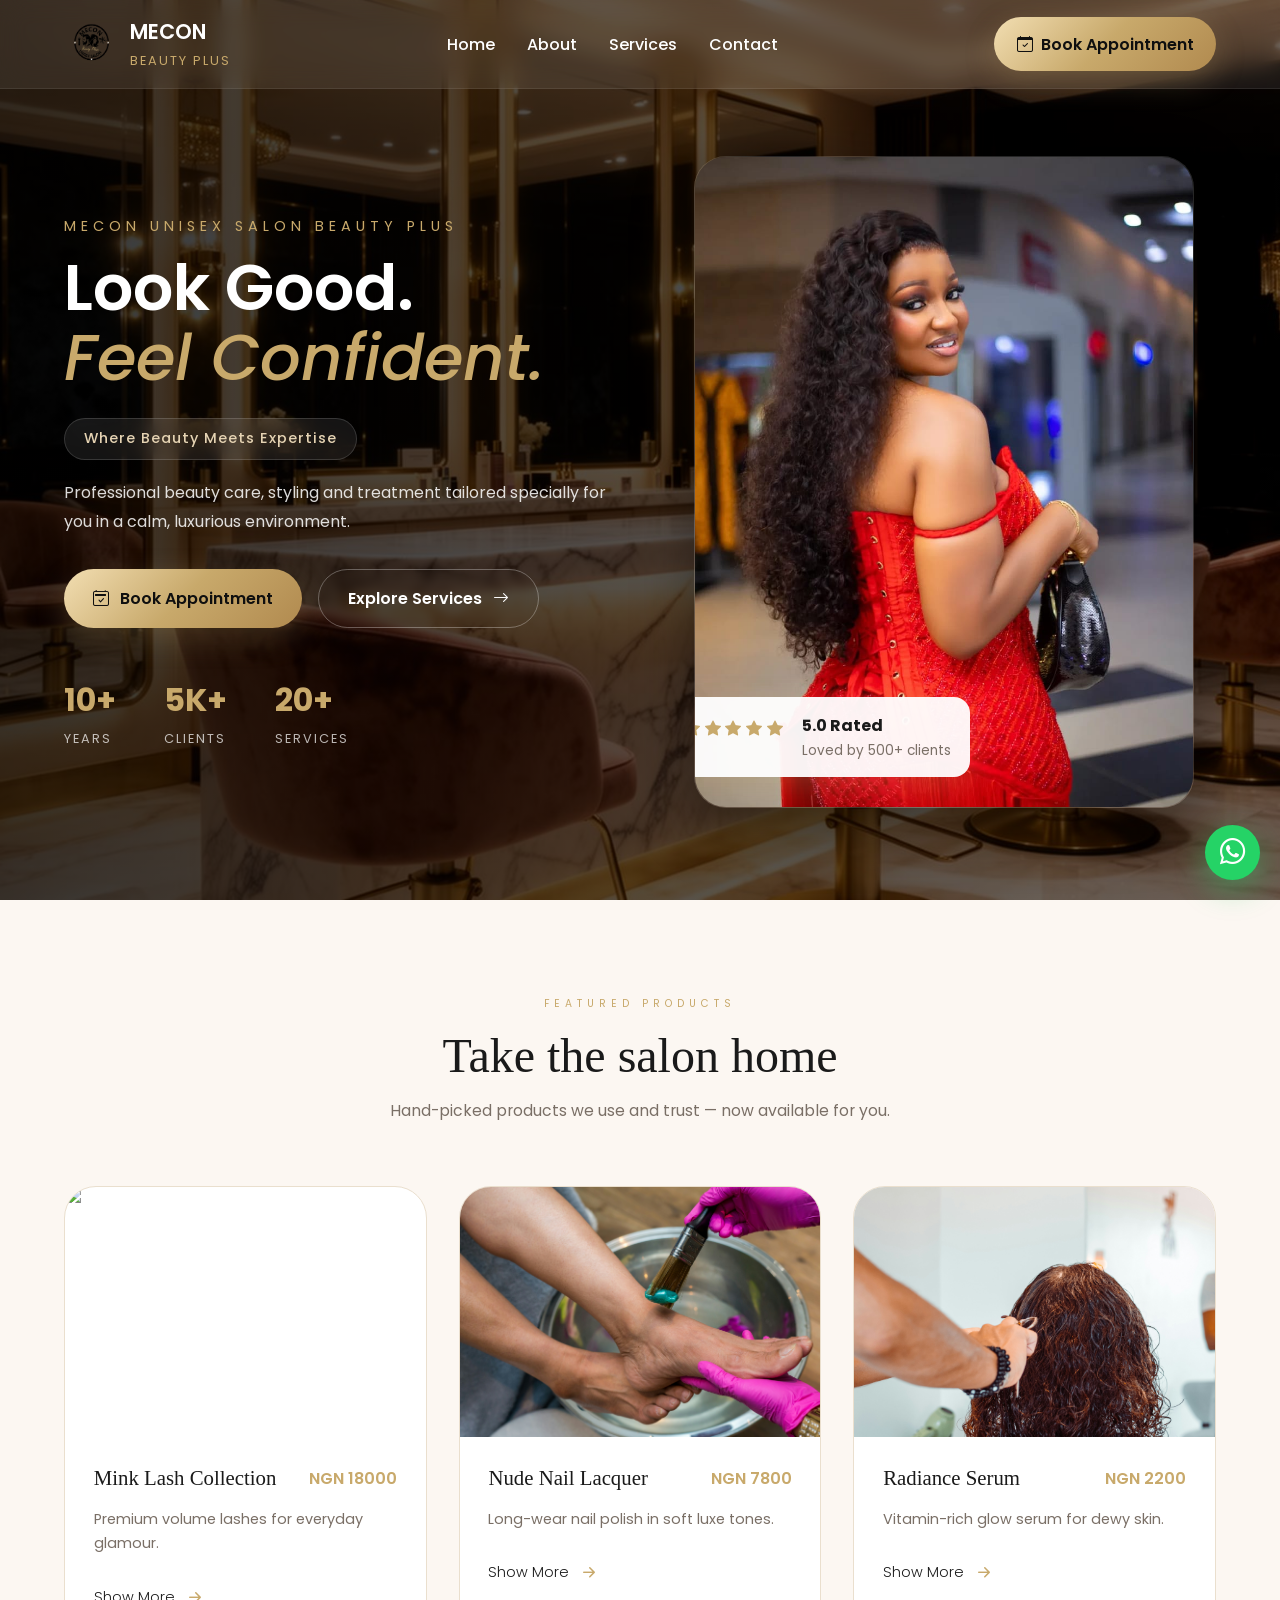
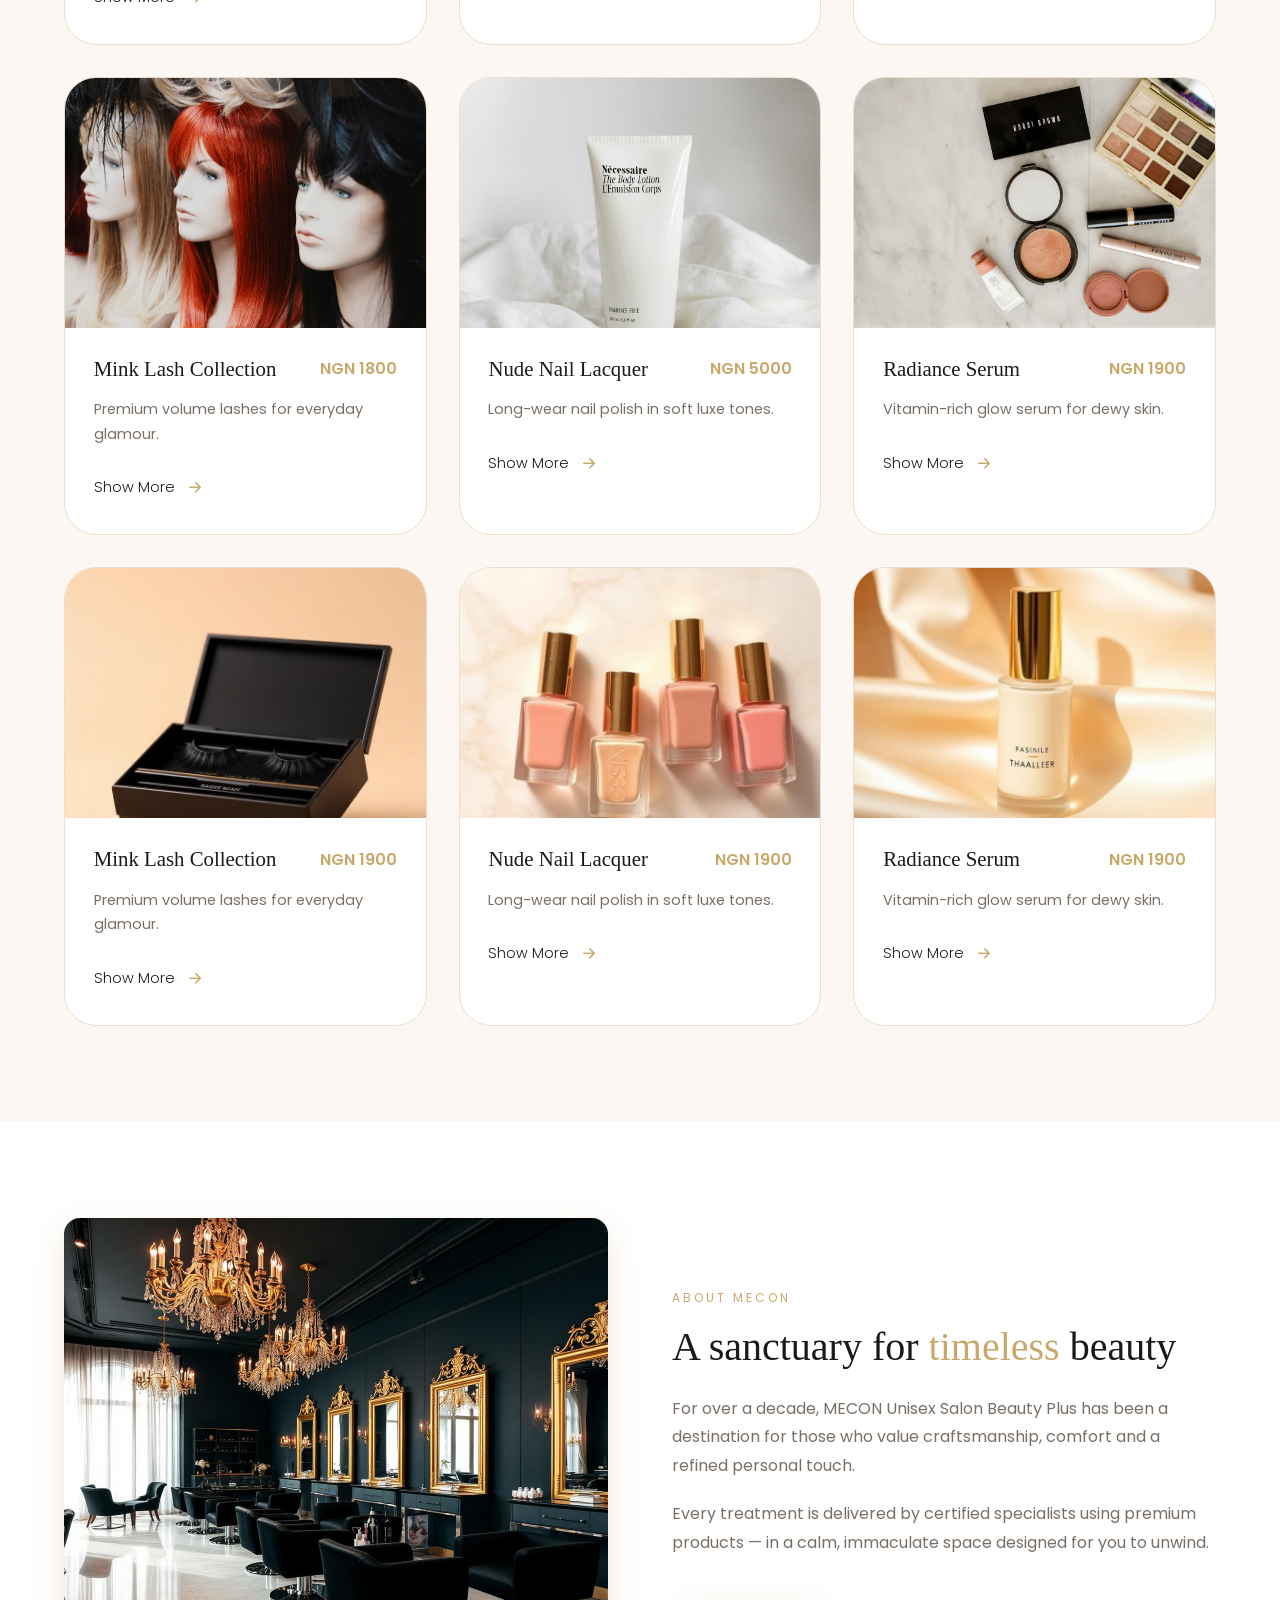
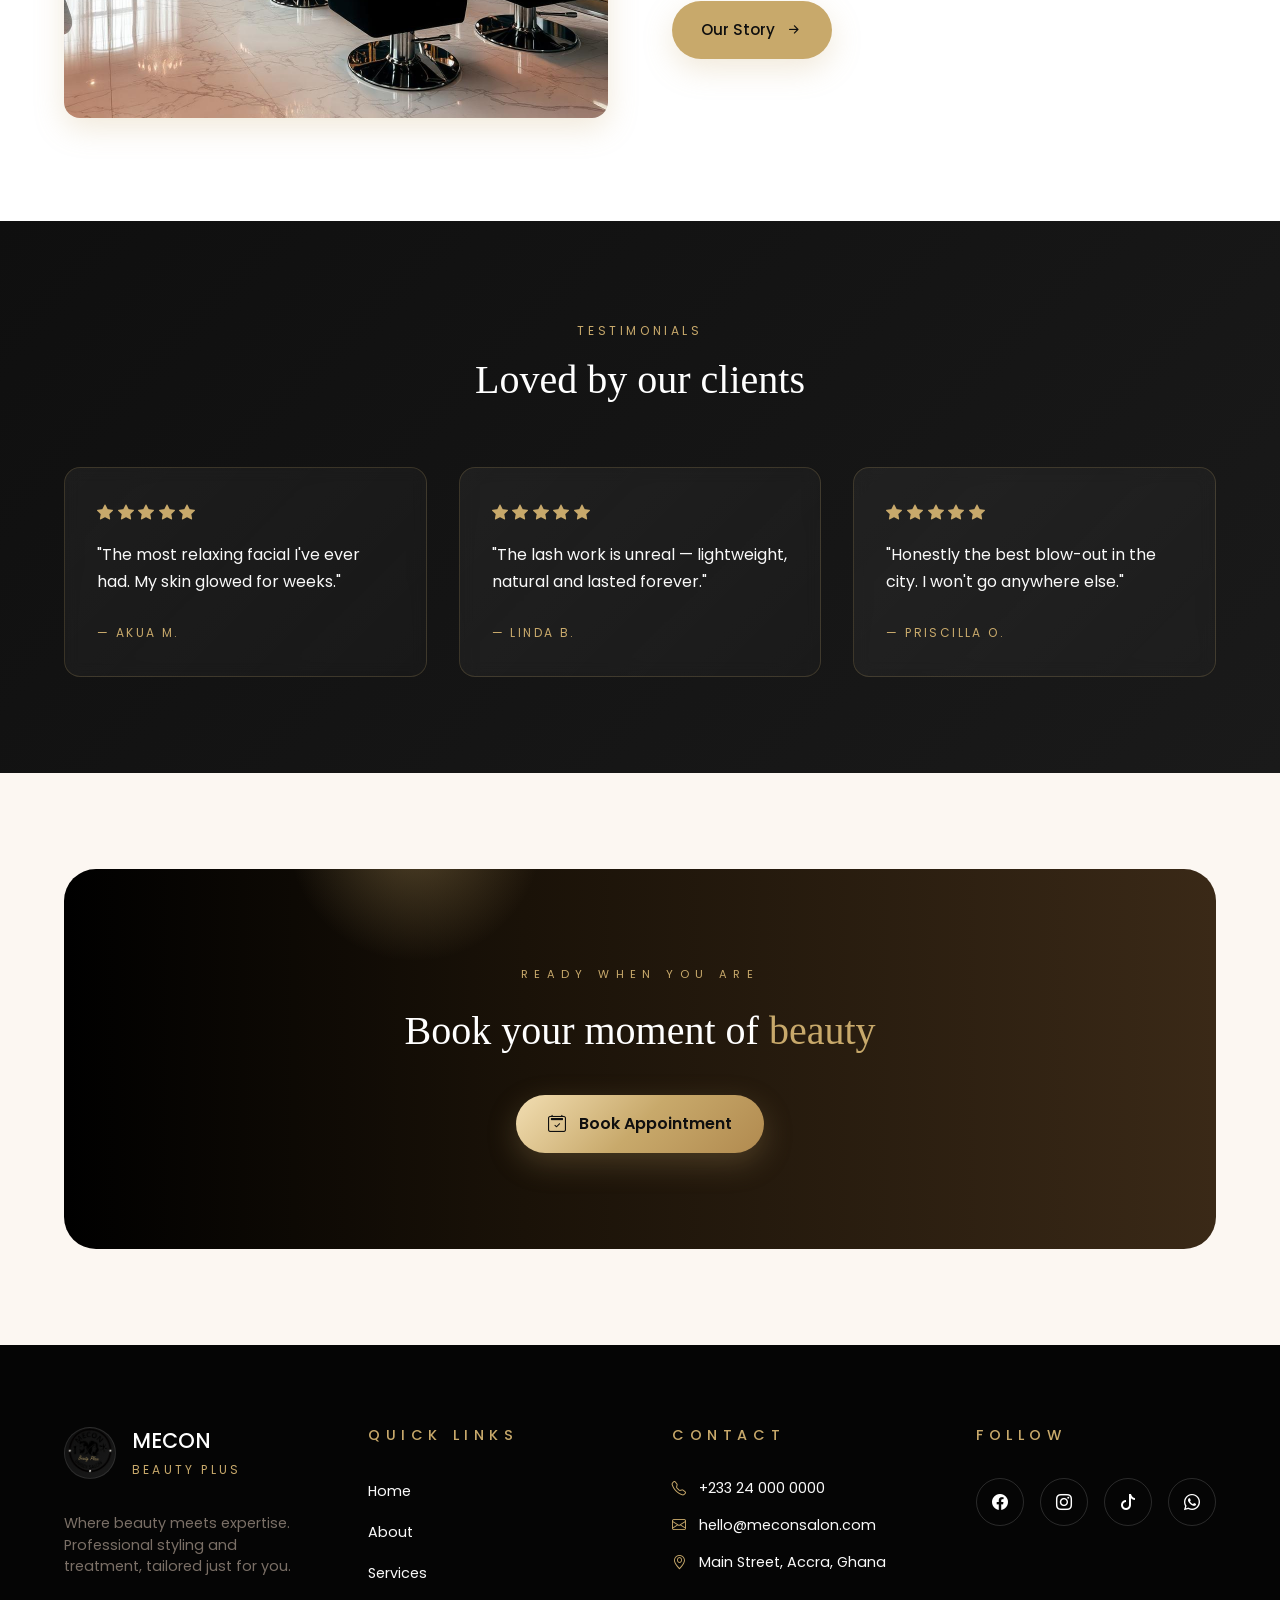
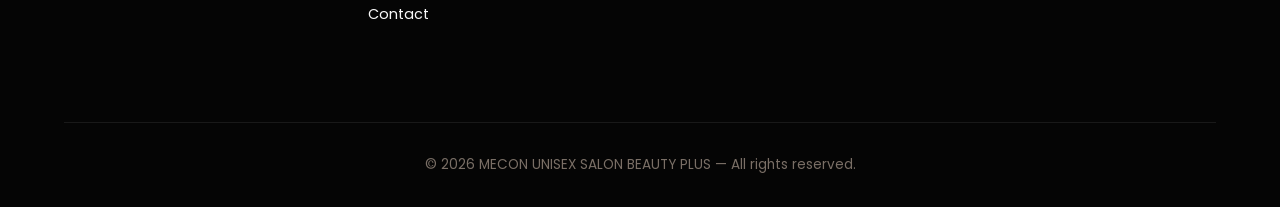
==== index.html @ 675ed6f9 "Salon website" ====
<!DOCTYPE html>
<html lang="en">
<head>
  <meta charset="UTF-8" />
  <meta name="viewport" content="width=device-width, initial-scale=1.0" />
  <title>Mecon Beauty Plus</title>
  <link rel="stylesheet" href="resources/bootstrap/bootstrap-css/bootstrap-icons.css">
  <link href="https://fonts.googleapis.com/css2?family=Poppins:wght@300;400;500;600;700&display=swap" rel="stylesheet"/>
  <link rel="stylesheet" href="resources/css/color.css">
  <link rel="stylesheet" href="resources/css/header.css">
  <link rel="stylesheet" href="resources/css/index.css">
  <link rel="stylesheet" href="resources/css/footer.css">
  <link rel="stylesheet" href="resources/css/responsiveness.css">
</head>

<body>



  <header class="navbar">

  <div class="nav-container">

    <a href="index.html" class="logo">

      <div class="logo-icon">
        <img loading="lazy" src="resources/images/logo.png" alt="Logo">
      </div>

      <div>
        <h2>MECON</h2>
        <span>BEAUTY PLUS</span>
      </div>

    </a>


      <ul class="nav-links">

        <li><a href="index.html">Home</a></li>
        <li><a href="about.html">About</a></li>
        <li><a href="service.html">Services</a></li>
        <li><a href="contact.html">Contact</a></li>

      </ul>

      <a href="contact.html" class="nav-btn"><i class="bi bi-calendar-check"></i>Book Appointment</a>

    <div class="menu-toggle"><i class="bi bi-list"></i></div>

  </div>

  </header>





    <!-- MOBILE SIDEBAR -->
    <div class="mobile-menu">
    <div class="mobile-menu-top">
        <h3>Menu</h3>
        <div class="close-menu"><i class="bi bi-x-lg"></i></div>
    </div>

    <ul class="mobile-links">
        <li><a href="index.html">Home</a></li>
        <li><a href="about.html">About</a></li>
        <li><a href="service.html">Services</a></li>
        <li><a href="contact.html">Contact</a></li>
    </ul>
    <a href="contact.html" class="mobile-btn"> <i class="bi bi-calendar-check"></i>Book Appointment</a>
    </div>

    <!-- Overlay -->
    <div class="nav-overlay"></div>






  <section class="hero">

    <video autoplay muted loop playsinline poster="resources/images/hero-salon.jpg" class="hero-video">
        <source src="resources/videos/melconvid.mp4" type="video/mp4">
    </video>

    <div class="hero-overlay"></div>
    <div class="hero-container">

      <div class="hero-content">
        <p class="hero-subtitle"> MECON UNISEX SALON BEAUTY PLUS</p>
        <h1 class="hero-title">
          Look Good. <br />
          <span>Feel Confident.</span>
        </h1>

        <h4 class="hero-tagline">
            Where Beauty Meets Expertise
        </h4>

        <p class="hero-description">
          Professional beauty care, styling and treatment tailored
          specially for you in a calm, luxurious environment.
        </p>

        <div class="hero-buttons">
          <a href="contact.html" class="btn btn-primary"> <i class="bi bi-calendar2-check"></i> Book Appointment</a>
          <a href="service.html" class="btn btn-outline"> Explore Services <i class="bi bi-arrow-right"></i> </a>
        </div>

        <div class="stats">

          <div class="stat">
            <h3>10+</h3>
            <p>Years</p>
          </div>

          <div class="stat">
            <h3>5K+</h3>
            <p>Clients</p>
          </div>

          <div class="stat">
            <h3>20+</h3>
            <p>Services</p>
          </div>

        </div>

      </div>


      <div class="hero-image">
        <div class="image-card">

          <img loading="lazy" src="resources/images/image4.jpeg" alt="Beauty Model"/>

          <div class="rating-card">

            <div class="stars">
              <i class="bi bi-star-fill"></i>
              <i class="bi bi-star-fill"></i>
              <i class="bi bi-star-fill"></i>
              <i class="bi bi-star-fill"></i>
              <i class="bi bi-star-fill"></i>
            </div>

            <div class="rating-text">
              <h4>5.0 Rated</h4>
              <p>Loved by 500+ clients</p>
            </div>

          </div>

        </div>

      </div>

    </div>

  </section>



  <section class="product">

    <div class="product-container">

        <div class="section-header">
            <p class="section-subtitle">FEATURED PRODUCTS</p>
            <h2 class="section-title">Take the salon home</h2>
            <p class="section-description">
                Hand-picked products we use and trust — now available for you.
            </p>
        </div>

        <div class="products-grid">

            <div class="product-card">

                <div class="product-image">
                    <img loading="lazy" src="resources/images/braid.jpg"alt="Mink Lash Collection"/>
                </div>

                <div class="product-content">
                    <div class="product-top">
                        <h3>Mink Lash Collection</h3>
                        <span class="product-price">
                            NGN 18000
                        </span>
                    </div>
                    <p class="product-text">
                        Premium volume lashes for everyday glamour.
                    </p>

                    <a href="#" class="product-btn"> Show More<i class="bi bi-arrow-right-short"></i></a>
                </div>

            </div>
            

            <div class="product-card">

                <div class="product-image">
                    <img loading="lazy" src="resources/images/pedicure.jpg" alt="Nude Nail Lacquer"/>
                </div>

                <div class="product-content">
                    <div class="product-top">
                        <h3>Nude Nail Lacquer</h3>
                        <span class="product-price">
                            NGN 7800
                        </span>
                    </div>
                    <p class="product-text">
                        Long-wear nail polish in soft luxe tones.
                    </p>

                    <a href="#" class="product-btn">Show More<i class="bi bi-arrow-right-short"></i></a>
                </div>

            </div>

            
            <div class="product-card">

                <div class="product-image">
                    <img loading="lazy" src="resources/images/wiginstall.jpg" alt="Radiance Serum"/>
                </div>

                <div class="product-content">
                    <div class="product-top">
                        <h3>Radiance Serum</h3>
                        <span class="product-price">
                            NGN 2200
                        </span>
                    </div>
                    <p class="product-text">
                        Vitamin-rich glow serum for dewy skin.
                    </p>

                    <a href="#" class="product-btn">Show More<i class="bi bi-arrow-right-short"></i></a>

                </div>

            </div>


            <div class="product-card">

                <div class="product-image">
                    <img src="resources/images/wigrevamp.jpg" alt="Mink Lash Collection"/>
                </div>

                <div class="product-content">
                    <div class="product-top">
                        <h3>Mink Lash Collection</h3>
                        <span class="product-price">
                            NGN 1800
                        </span>
                    </div>
                    <p class="product-text">
                        Premium volume lashes for everyday glamour.
                    </p>

                    <a href="#" class="product-btn">Show More<i class="bi bi-arrow-right-short"></i></a>
                </div>

            </div>
        
            
            <div class="product-card">

                <div class="product-image">
                    <img src="resources/images/photo-2.avif" alt="Nude Nail Lacquer"/>
                </div>

                <div class="product-content">
                    <div class="product-top">
                        <h3>Nude Nail Lacquer</h3>
                        <span class="product-price">
                            NGN 5000
                        </span>
                    </div>
                    <p class="product-text">
                        Long-wear nail polish in soft luxe tones.
                    </p>

                    <a href="#" class="product-btn">Show More<i class="bi bi-arrow-right-short"></i></a>

                </div>

            </div>

            
            <div class="product-card">

                <div class="product-image">
                    <img src="resources/images/photo-1.avif" alt="Radiance Serum"/>
                </div>

                <div class="product-content">
                    <div class="product-top">
                        <h3>Radiance Serum</h3>
                        <span class="product-price">
                            NGN 1900
                        </span>
                    </div>
                    <p class="product-text">
                        Vitamin-rich glow serum for dewy skin.
                    </p>

                    <a href="#" class="product-btn">Show More<i class="bi bi-arrow-right-short"></i></a>

                </div>

            </div>

            <div class="product-card">

                <div class="product-image">
                    <img src="resources/images/product-lashes.jpg" alt="Radiance Serum"/>
                </div>

                <div class="product-content">
                    <div class="product-top">
                        <h3>Mink Lash Collection</h3>
                        <span class="product-price">
                            NGN 1900
                        </span>
                    </div>
                    <p class="product-text">
                        Premium volume lashes for everyday glamour.
                    </p>

                    <a href="#" class="product-btn">Show More<i class="bi bi-arrow-right-short"></i></a>

                </div>

            </div>

            <div class="product-card">

                <div class="product-image">
                    <img src="resources/images/product-nail.jpg" alt="Radiance Serum"/>
                </div>

                <div class="product-content">
                    <div class="product-top">
                        <h3>Nude Nail Lacquer</h3>
                        <span class="product-price">
                            NGN 1900
                        </span>
                    </div>
                    <p class="product-text">
                        Long-wear nail polish in soft luxe tones.
                    </p>

                    <a href="#" class="product-btn">Show More<i class="bi bi-arrow-right-short"></i></a>

                </div>

            </div>

            <div class="product-card">

                <div class="product-image">
                    <img src="resources/images/product-skincare.jpg" alt="Radiance Serum"/>
                </div>

                <div class="product-content">
                    <div class="product-top">
                        <h3>Radiance Serum</h3>
                        <span class="product-price">
                            NGN 1900
                        </span>
                    </div>
                    <p class="product-text">
                        Vitamin-rich glow serum for dewy skin.
                    </p>

                    <a href="#" class="product-btn">Show More<i class="bi bi-arrow-right-short"></i></a>

                </div>

            </div>

        </div>

    </div>

  </section>




  <section class="story">
    <div class="story-container">
        
        <div class="story-grid">
        

        <div class="story-image">
            <img loading="lazy" src="resources/images/about-salon.jpg" alt="Luxury salon interior">
        </div>


        <div class="story-content">
            <span class="story-subtitle">ABOUT MECON</span>

            <h2 class="story-title">
                A sanctuary for <span>timeless</span> beauty
            </h2>

            <p class="story-text">
                For over a decade, MECON Unisex Salon Beauty Plus has been a destination
                for those who value craftsmanship, comfort and a refined personal touch.
            </p>

            <p class="story-text">
                Every treatment is delivered by certified specialists using premium
                products — in a calm, immaculate space designed for you to unwind.
            </p>

            <a href="about.html" class="story-btn">
                Our Story <i class="bi bi-arrow-right-short"></i>
            </a>
        </div>

        </div>

    </div>
  </section>



  <section class="testimonial">
    <div class="testimonial-container">

        <div class="testimonial-header">
        <span class="subtitle">TESTIMONIALS</span>
        <h2>Loved by our clients</h2>
        </div>

        <div class="testimonial-grid">

        <div class="testimonial-card">
            <div class="stars">
            <i class="bi bi-star-fill"></i>
            <i class="bi bi-star-fill"></i>
            <i class="bi bi-star-fill"></i>
            <i class="bi bi-star-fill"></i>
            <i class="bi bi-star-fill"></i>
            </div>

            <p>
            "The most relaxing facial I've ever had. My skin glowed for weeks."
            </p>

            <span class="author">— AKUA M.</span>
        </div>

        <div class="testimonial-card">
            <div class="stars">
            <i class="bi bi-star-fill"></i>
            <i class="bi bi-star-fill"></i>
            <i class="bi bi-star-fill"></i>
            <i class="bi bi-star-fill"></i>
            <i class="bi bi-star-fill"></i>
            </div>

            <p>
            "The lash work is unreal — lightweight, natural and lasted forever."
            </p>

            <span class="author">— LINDA B.</span>
        </div>

        <div class="testimonial-card">
            <div class="stars">
            <i class="bi bi-star-fill"></i>
            <i class="bi bi-star-fill"></i>
            <i class="bi bi-star-fill"></i>
            <i class="bi bi-star-fill"></i>
            <i class="bi bi-star-fill"></i>
            </div>

            <p>
            "Honestly the best blow-out in the city. I won't go anywhere else."
            </p>

            <span class="author">— PRISCILLA O.</span>
        </div>

        </div>

    </div>
  </section>




  <section class="book">

    <div class="book-container">

        <div class="book-card">
            <span class="book-subtitle">READY WHEN YOU ARE</span>
            <h2 class="book-title">Book your moment of <span>beauty</span></h2>
            <a href="contact.html" class="book-btn"> <i class="bi bi-calendar2-check"></i> Book Appointment</a>
        </div>

    </div>

  </section>




  <footer class="footer">

  <div class="footer-container">

    <div class="footer-grid">
      <div class="footer-box">
        <div class="footer-logo">
          <div class="footer-logo-circle">
            <img loading="lazy" src="resources/images/logo.png" alt="Mecon Logo">
          </div>
          <div>
            <h2>MECON</h2>
            <span>BEAUTY PLUS</span>
          </div>
        </div>
        <p>
          Where beauty meets expertise.
          Professional styling and treatment,
          tailored just for you.
        </p>
    </div>

    
    <div class="footer-box">
        <h3>QUICK LINKS</h3>
        <ul>
          <li><a href="#">Home</a></li>
          <li><a href="#">About</a></li>
          <li><a href="#">Services</a></li>
          <li><a href="#">Contact</a></li>
        </ul>

    </div>


    <div class="footer-box">
        <h3>CONTACT</h3>
        <ul class="footer-contact">
          <li>
            <i class="bi bi-telephone"></i>
                +233 24 000 0000
          </li>
          <li>
            <i class="bi bi-envelope"></i>
                hello@meconsalon.com
          </li>
          <li>
            <i class="bi bi-geo-alt"></i>
                Main Street, Accra, Ghana
          </li>
        </ul>
    </div>


    <div class="footer-box">
        <h3>FOLLOW</h3>
        <div class="footer-social">
            <a href="https://facebook.com" target="_blank">
                <i class="bi bi-facebook"></i>
            </a>
            <a href="https://instagram.com" target="_blank">
                <i class="bi bi-instagram"></i>
            </a>
            <a href="https://tiktok.com" target="_blank">
                <i class="bi bi-tiktok"></i>
            </a>
            <a href="https://wa.me/233240000000" target="_blank">
                <i class="bi bi-whatsapp"></i>
            </a>
        </div>

    </div>

    </div>


    <div class="footer-bottom">
      © 2026 MECON UNISEX SALON BEAUTY PLUS — All rights reserved.
    </div>

  </div>

  </footer>

















  <a href="#" class="whatsapp-btn">
    <i class="bi bi-whatsapp"></i>
  </a>


  <script src="resources/js/script.js"></script>
</body>
</html>
---- resources/css/color.css ----
:root 
{
  --radius: 1rem;
  --onyx: #0f0f0f;
  --gold: #c8a96b;
  --gold-dark: #b18a4f;
  --gold-soft: #e5d3b3;
  --nude: #f5e6da;
  --nude-soft: #fcf7f2;
  --white: #ffffff;
  --off-white: #f9f9f9;
  --background: #fcf7f2;
  --foreground: #1a1a1a;
  --card: #ffffff;
  --card-foreground: #1a1a1a;
  --popover: #ffffff;
  --popover-foreground: #1a1a1a;
  --primary: #c8a96b;
  --primary-foreground: #0f0f0f;
  --secondary: #f5e6da;
  --secondary-foreground: #1a1a1a;
  --accent: #e5d3b3;
  --accent-foreground: #0f0f0f;
  --muted: #f2ebe5;
  --muted-foreground: #7a6f66;
  --border: #eadfce;
  --input: #eadfce;
  --ring: #c8a96b;
  --destructive: #dc2626;
  --destructive-foreground: #ffffff;
  --shadow-gold: 0 10px 30px rgba(200, 169, 107, 0.25);
  --gradient-gold: linear-gradient( 135deg, #f2deb2 0%,  #c8a96b 50%,  #b18a4f 100%);
  --gradient-dark:linear-gradient( 135deg,  #0f0f0f 0%,  #1a1a1a 100%);
  --gradient-nude:linear-gradient( 135deg, #fcf7f2 0%,  #f5e6da 100% );
}



* 
{
  margin: 0;
  padding: 0;
  box-sizing: border-box;
}

html 
{
  scroll-behavior: smooth;
}

body 
{
  font-family: "Poppins", sans-serif;
  background: var(--background);
  color: var(--white);
  overflow-x: hidden;
}
---- resources/css/header.css ----
a 
{
  text-decoration: none;
}

ul 
{
  list-style: none;
}

.navbar 
{
  width: 100%;
  position: fixed;
  top: 0;
  left: 0;
  z-index: 1000;
  backdrop-filter: blur(12px);
  background: rgba(255, 255, 255, 0.08);
  border-bottom: 1px solid rgba(255, 255, 255, 0.08);
}

.nav-container 
{
  max-width: 1300px;
  margin: auto;
  padding: 1rem 5%;
  display: flex;
  align-items: center;
  justify-content: space-between;
}

.logo 
{
  display: flex;
  align-items: center;
  gap: 0.7rem;
  color: var(--white);
}

.logo-icon 
{
  width: 55px;
  height: 55px;
}

.logo-icon img 
{
  width: 100%;
  height: 100%;
  object-fit: contain;
}

.logo h2 
{
  font-size: 1.3rem;
  font-weight: 600;
}

.logo span 
{
  color: var(--gold);
  font-size: 0.8rem;
  letter-spacing: 2px;
}

.nav-links 
{
  display: flex;
  gap: 2rem;
}

.nav-links a 
{
  color: var(--white);
  font-weight: 500;
  transition: 0.3s;
}

.nav-links a:hover 
{
  color: var(--gold);
}

.navbar.scrolled 
{
  background: var(--background);
  box-shadow: 0 5px 20px rgba(0,0,0,0.05);
}

.navbar.scrolled .logo h2,
.navbar.scrolled .nav-links a,
.navbar.scrolled .menu-toggle
{
  color: var(--foreground);
}

.navbar.scrolled .logo span 
{
  color: var(--gold);
}

.nav-btn 
{
  background: var(--gradient-gold);
  color: var(--onyx);
  padding: 0.9rem 1.4rem;
  border-radius: 50px;
  font-weight: 600;
  display: flex;
  align-items: center;
  gap: 0.5rem;
  box-shadow: var(--shadow-gold);
  transition: 0.3s;
}

.nav-btn:hover 
{
  transform: translateY(-3px);
}

.menu-toggle
{
  display: none;
  font-size: 2rem;
  color: var(--white);
  cursor: pointer;
}













.whatsapp-btn 
{
  position: fixed;
  right: 20px;
  bottom: 20px;
  width: 55px;
  height: 55px;
  background: #25d366;
  color: var(--white);
  border-radius: 50%;
  display: flex;
  align-items: center;
  justify-content: center;
  font-size: 1.6rem;
  box-shadow: 0 10px 30px rgba(37, 211, 102, 0.4);
  z-index: 999;
  animation: blinkWhatsapp 1.2s infinite;
}

@keyframes blinkWhatsapp 
{
  0% 
  {
    transform: scale(1);
    box-shadow: 0 0 0 0 rgba(37, 211, 102, 0.7);
  }

  50% 
  {
    transform: scale(1.08);
    box-shadow: 0 0 0 15px rgba(37, 211, 102, 0);
  }

  100% 
  {
    transform: scale(1);
    box-shadow: 0 0 0 0 rgba(37, 211, 102, 0);
  }
}












.mobile-menu
{
  position: fixed;
  top: 0;
  left: -100%;
  width: 100%;
  height: 100vh;
  background: var(--card);
  z-index: 2000;
  padding: 2rem;
  transition: 0.4s ease;
  display: flex;
  flex-direction: column;
}

.mobile-menu.active
{
  left: 0;
}

.mobile-menu-top
{
  display: flex;
  align-items: center;
  justify-content: space-between;
  margin-bottom: 3rem;
}

.mobile-menu-top h3
{
  color: var(--foreground);
  font-family: "Playfair Display", serif;
  font-size: 1.2rem;
  font-weight:400px;
}

.close-menu
{
  font-size: 1.5rem;
  cursor: pointer;
  color: var(--foreground);
}

.mobile-links
{
  display: flex;
  flex-direction: column;
  gap: 1.5rem;
}

.mobile-links a
{
  color: var(--foreground);
  font-size: 1rem;
  font-weight: 500;
  transition: 0.3s;
}

.mobile-links a:hover
{
  color: var(--gold);
}

.mobile-btn
{
  margin-top: 2rem;
  background: var(--gradient-gold);
  color: var(--onyx);
  padding: 1rem 1.5rem;
  border-radius: 999px;
  display: flex;
  align-items: center;
  justify-content: center;
  gap: 0.7rem;
  font-weight: 600;
}

.nav-overlay
{
  position: fixed;
  top: 0;
  left: 0;
  width: 100%;
  height: 100vh;
  background: rgba(0,0,0,0.5);
  opacity: 0;
  visibility: hidden;
  transition: 0.3s ease;
  z-index: 1500;
}

.nav-overlay.active
{
  opacity: 1;
  visibility: visible;
}
---- resources/css/index.css ----
.hero 
{
  min-height: 100vh;
  position: relative;
  overflow: hidden;
  /* background: url("../images/hero-salon.jpg") center/cover no-repeat; */
}

.hero-video 
{
  position: absolute;
  inset: 0;
  width: 100%;
  height: 100%;
  object-fit: cover;
  z-index: -2;
  animation: fadeVideo 1.5s ease;
}

@keyframes fadeVideo 
{
  from 
  {
    opacity: 0;
  }

  to 
  {
    opacity: 1;
  }
}

.hero-overlay 
{
  position: absolute;
  inset: 0;
  background:linear-gradient( to right, rgba(0, 0, 0, 0.78), rgba(0, 0, 0, 0.55));
  z-index: -1;
}

.hero-container 
{
  position: relative;
  z-index: 2;
  max-width: 1300px;
  margin: auto;
  min-height: 100vh;
  padding: 7rem 5% 3rem;
  display: grid;
  grid-template-columns: 1fr 1fr;
  align-items: center;
  gap: 4rem;
}

.hero-subtitle 
{
  color: var(--gold);
  letter-spacing: 5px;
  text-transform: uppercase;
  margin-bottom: 1rem;
  font-size: 0.9rem;
}

.hero-title 
{
  font-size: 4rem;
  line-height: 1.1;
  margin-bottom: 1.5rem;
  font-weight: 600;
}

.hero-title span 
{
  color: var(--gold);
  font-style: italic;
  font-weight: 500;
}

.hero-tagline
{
  display: inline-block;
  padding: 0.6rem 1.2rem;
  margin-bottom: 1.2rem;
  border-radius: 50px;
  background: rgba(255,255,255,0.08);
  border: 1px solid rgba(255,255,255,0.15);
  color: var(--gold-soft);
  font-size: 0.9rem;
  font-weight: 500;
  letter-spacing: 1px;
  backdrop-filter: blur(10px);
}

.hero-description 
{
  max-width: 600px;
  color: rgba(255, 255, 255, 0.85);
  line-height: 1.8;
  margin-bottom: 2rem;
  font-size: 1rem;
}

.hero-buttons 
{
  display: flex;
  gap: 1rem;
  flex-wrap: wrap;
  margin-bottom: 3rem;
}

.btn 
{
  padding: 1rem 1.8rem;
  border-radius: 50px;
  display: inline-flex;
  align-items: center;
  gap: 0.7rem;
  font-weight: 600;
  transition: 0.3s;
}

.btn-primary 
{
  background: var(--gradient-gold);
  color: var(--onyx);
  box-shadow: var(--shadow-gold);
}

.btn-outline 
{
  border: 1px solid rgba(255,255,255,0.3);
  color: var(--white);
  backdrop-filter: blur(5px);
}

.btn:hover 
{
  transform: translateY(-3px);
}

.stats 
{
  display: flex;
  gap: 3rem;
  flex-wrap: wrap;
}

.stat h3 
{
  font-size: 2rem;
  color: var(--gold);
}

.stat p 
{
  color: rgba(255,255,255,0.7);
  text-transform: uppercase;
  letter-spacing: 2px;
  font-size: 0.8rem;
  margin-top: 0.4rem;
}

.hero-image 
{
  position: relative;
  display: flex;
  justify-content: center;
}

.image-card 
{
  width: 100%;
  max-width: 500px;
  border-radius: 2rem;
  overflow: hidden;
  border: 1px solid rgba(255,255,255,0.1);
  background: rgba(255,255,255,0.05);
  backdrop-filter: blur(10px);
  box-shadow: 0 20px 60px rgba(0,0,0,0.4);
  position: relative;
}

.image-card img 
{
  width: 100%;
  height: 650px;
  object-fit: cover;
  display: block;
}

.rating-card 
{
  position: absolute;
  left: -30px;
  bottom: 30px;
  background: rgba(255,255,255,0.95);
  color: var(--foreground);
  padding: 1rem 1.2rem;
  border-radius: 1rem;
  display: flex;
  align-items: center;
  gap: 1rem;
  box-shadow: var(--shadow-gold);
}

.stars 
{
  color: var(--gold);
  display: flex;
  gap: 0.1rem;
}

.rating-text h4 
{
  font-size: 1rem;
  margin-bottom: 0.2rem;
}

.rating-text p 
{
  color: var(--muted-foreground);
  font-size: 0.85rem;
}







.product
{
  padding: 6rem 5%;
  background: var(--background);
}

.product-container
{
  max-width: 1300px;
  margin: auto;
}

.products-section
{
  padding: 6rem 5%;
  background: var(--background);
}

.section-header
{
  text-align: center;
  margin-bottom: 4rem;
}

.section-subtitle
{
  color: var(--gold);
  letter-spacing: 5px;
  text-transform: uppercase;
  font-size: 0.65rem;
  margin-bottom: 1rem;
}

.section-title
{
  font-size: 3rem;
  color: var(--foreground);
  margin-bottom: 1rem;
  font-weight: 500;
  font-family: "Playfair Display", serif;
}
.section-description
{
  color: var(--muted-foreground);
  font-size:0.98rem;
}

.products-grid
{
  max-width: 1300px;
  margin: auto;
  display: grid;
  grid-template-columns: repeat(3, 1fr);
  gap: 2rem;
}

.product-card
{
  background: var(--card);
  border-radius: 2rem;
  overflow: hidden;
  border: 1px solid var(--border);
  transition: 0.4s ease;
}

.product-card:hover
{
  transform: translateY(-10px);
  box-shadow: var(--shadow-gold);
}

.product-image
{
  overflow: hidden;
}

.product-image img
{
  width: 100%;
  height: 250px;
  object-fit: cover;
  display: block;
  transition: 0.5s ease;
}

.product-card:hover .product-image img
{
  transform: scale(1.08);
}

.product-content
{
  padding: 1.8rem;
}

.product-top
{
  display: flex;
  align-items: center;
  justify-content: space-between;
  gap: 1rem;
  margin-bottom: 1rem;
}

.product-top h3
{
  font-size: 1.3rem;
  color: var(--foreground);
  font-weight: 500;
  font-family: "Playfair Display", serif;
}

.product-price
{
  color: var(--gold);
  font-weight: 600;
  white-space: nowrap;
}

.product-text
{
  color: var(--muted-foreground);
  line-height: 1.7;
  font-size:0.90rem;
  margin-bottom: 1.5rem;
}

.product-btn
{
  display: inline-flex;
  align-items: center;
  gap: 0.5rem;
  font-size:0.9rem;
  color: var(--foreground);
  font-weight: 300;
  transition: 0.3s;
}

.product-btn i
{
  color: var(--gold);
  font-size:1.5rem;
}

.product-btn:hover
{
  color: var(--gold);
}








.story 
{
  padding: 6rem 5%;
  background: var(--white);
}

.story-container 
{
  max-width: 1300px;
  margin: auto;
}

.story-grid 
{
  display: grid;
  grid-template-columns: 1fr 1fr;
  gap: 4rem;
  align-items: center;
}

.story-image img 
{
  width: 100%;
  height:500px;
  border-radius: var(--radius);
  object-fit: cover;
  box-shadow: var(--shadow-gold);
}

.story-content 
{
  color: var(--foreground);
}

.story-subtitle 
{
  font-size: 0.75rem;
  letter-spacing: 0.25em;
  color: var(--gold);
  margin-bottom: 1rem;
  display: inline-block;
}

.story-title 
{
  font-size: 2.5rem;
  line-height: 1.2;
  margin-bottom: 1.5rem;
  font-weight: 500;
  font-family: "Playfair Display", serif;
}

.story-title span 
{
  color: var(--gold);
}

.story-text 
{
  font-size: 1rem;
  line-height: 1.8;
  color: var(--muted-foreground);
  margin-bottom: 1.2rem;
}

.story-btn 
{
  display: inline-flex;              
  align-items: center;
  gap: 0.6rem;                        
  margin-top: 1.5rem;
  padding: 0.9rem 1.8rem;
  border-radius: 999px;
  background: var(--primary);
  color: var(--primary-foreground);
  text-decoration: none;
  font-size: 0.95rem;
  font-weight: 500;
  transition: all 0.3s ease;
  box-shadow: var(--shadow-gold);
}

.story-btn i
{
  font-size: 1.2rem;
  color: var(--primary-foreground);
  transition: transform 0.3s ease;
}

.story-btn:hover 
{
  background: var(--gold-dark);
  transform: translateY(-3px);
}

.story-btn:hover i
{
  transform: translateX(4px);
}











.testimonial 
{
  padding: 6rem 5%;
  background: var(--gradient-dark);
}

.testimonial-container 
{
  max-width: 1300px;
  margin: auto;
}

.testimonial-header 
{
  text-align: center;
  margin-bottom: 4rem;
}

.testimonial-header .subtitle 
{
  font-size: 0.75rem;
  letter-spacing: 0.3em;
  color: var(--gold);
  display: inline-block;
  margin-bottom: 1rem;
}

.testimonial-header h2 
{
  font-size: 2.5rem;
  font-weight: 500;
  color: var(--white);
  font-family: "Playfair Display", serif;
}

.testimonial-grid 
{
  display: grid;
  grid-template-columns: repeat(3, 1fr);
  gap: 2rem;
}

.testimonial-card 
{
  padding: 2rem;
  border-radius: var(--radius);
  background: linear-gradient( 135deg, rgba(255,255,255,0.05), rgba(255,255,255,0.02));
  border: 1px solid rgba(200,169,107,0.2);
  backdrop-filter: blur(8px);
  transition: all 0.3s ease;
}

.testimonial-card:hover 
{
  transform: translateY(-5px);
  box-shadow: var(--shadow-gold);
}

.stars 
{
  color: var(--gold);
  margin-bottom: 1rem;
}

.stars i 
{
  margin-right: 3px;
}

.testimonial-card p 
{
  font-size: 1rem;
  line-height: 1.7;
  color: var(--off-white);
  margin-bottom: 1.5rem;
}

.author 
{
  font-size: 0.75rem;
  letter-spacing: 0.2em;
  color: var(--gold);
}






.book
{
  padding: 6rem 5%;
  background: var(--background);
}

.book-container
{
  max-width: 1300px;
  margin: auto;
}

.book-card
{
  position: relative;
  overflow: hidden;
  background: linear-gradient( 90deg,  #000 0%,  #1a1208 40%, #3a2917 100%);
  border-radius: 2rem;
  padding: 6rem 2rem;
  display: flex;
  flex-direction: column;
  align-items: center;
  justify-content: center;
  text-align: center;
  min-height: 380px;
}

.book-card::before
{
  content: "";
  position: absolute;
  width: 450px;
  height: 450px;
  background: radial-gradient( ellipse,  rgba(200, 169, 107, 0.35) 0%, transparent 40%);
  transform: translate(-50%, -50%);
  pointer-events: none;
}

.book-subtitle
{
  position: relative;
  color: var(--gold);
  font-size: 0.7rem;
  letter-spacing: 0.4rem;
  margin-bottom: 1.5rem;
  text-transform: uppercase;
}

.book-title
{
  position: relative;
  font-family: "Playfair Display", serif;
  font-size:2.5rem;
  font-weight: 500;
  line-height: 1.2;
  color: var(--white);
  max-width: 850px;
}

.book-title span
{
  color: var(--gold);
}

.book-btn
{
  position: relative;
  margin-top: 2.5rem;
  display: inline-flex;
  align-items: center;
  justify-content: center;
  gap: 0.8rem;
  background: var(--gradient-gold);
  color: var(--primary-foreground);
  padding: 1rem 2rem;
  border-radius: 999px;
  text-decoration: none;
  font-size: 1rem;
  font-weight: 600;
  transition: 0.3s ease;
  box-shadow: var(--shadow-gold);
}

.book-btn:hover
{
  transform: translateY(-4px);
}

.book-btn i
{
  font-size: 1.1rem;
}
---- resources/css/footer.css ----
.footer
{
  background: #050505;
  padding: 5rem 5% 2rem;
  color: var(--white);
}

.footer-container
{
  max-width: 1300px;
  margin: auto;
}

.footer-grid
{
  display: grid;
  grid-template-columns: repeat(4, 1fr);
  gap: 4rem;
}

.footer-box h3
{
  color: var(--gold);
  font-size: 0.9rem;
  font-weight: 500;
  letter-spacing: 0.35rem;
  margin-bottom: 2rem;
}

.footer-logo
{
  display: flex;
  align-items: center;
  gap: 1rem;
  margin-bottom: 2rem;
}

.footer-logo-circle
{
  width: 52px;
  height: 52px;
  border-radius: 50%;
  overflow: hidden;
  border: 1px solid rgba(255,255,255,0.1);
  display: flex;
  align-items: center;
  justify-content: center;
  background: var(--gradient-dark);
}

.footer-logo-circle img
{
  width: 100%;
  height: 100%;
  object-fit: cover;
}

.footer-logo h2
{
  font-size: 1.3rem;
  font-weight: 500;
  color: var(--white);
}

.footer-logo span
{
  color: var(--gold);
  font-size: 0.75rem;
  letter-spacing: 0.2rem;
}

.footer-box p
{
  color: var(--muted-foreground);
  line-height:1.5;
  font-size:0.9rem;
  max-width: 300px;
}

.footer-box ul
{
  list-style: none;
}

.footer-box ul li
{
  margin-bottom: 1rem;
}

.footer-box ul li a
{
  text-decoration: none;
  color: var(--off-white);
  transition: 0.3s;
  font-size:0.9rem;
  cursor: pointer;
}

.footer-box ul li a:hover
{
  color: var(--gold);
}

.footer-contact li
{
  display: flex;
  align-items: center;
  gap: 0.8rem;
  font-size: 0.9rem;
  cursor: pointer;
  color: var(--off-white);
}

.footer-contact i
{
  color: var(--gold);
  font-size: 1rem;
  font-size:0.9rem;
  cursor: pointer;
}

.footer-social
{
  display: flex;
  align-items: center;
  gap: 1rem;
}

.footer-social a
{
  width: 48px;
  height: 48px;
  border-radius: 50%;
  border: 1px solid rgba(255,255,255,0.15);
  display: flex;
  align-items: center;
  justify-content: center;
  color: var(--white);
  text-decoration: none;
  transition: 0.3s ease;
}

.footer-social a:hover
{
  background: var(--gold);
  color: var(--onyx);
  border-color: var(--gold);
  transform: translateY(-4px);
}

.footer-bottom
{
  margin-top: 5rem;
  padding-top: 2rem;
  border-top: 1px solid rgba(255,255,255,0.08);
  text-align: center;
  color: var(--muted-foreground);
  font-size: 0.85rem;
}






@media (max-width: 992px)
{
  .footer-grid
  {
    grid-template-columns: repeat(2, 1fr);
    gap: 3rem;
  }
}

@media (max-width: 768px)
{
  .footer
  {
    padding: 4rem 1.5rem 2rem;
  }

  .footer-grid
  {
    grid-template-columns: 1fr;
    gap: 3rem;
  }

  .footer-logo h2
  {
    font-size: 1.7rem;
  }

  .footer-bottom
  {
    margin-top: 4rem;
    font-size: 0.85rem;
    line-height: 1.8;
  }

  .footer-box h3
  {
   font-size: 0.8rem;
  }

}
---- resources/css/responsiveness.css ----
@media (max-width: 992px) 
{
  .why-choose-us-grid 
  {
    grid-template-columns: repeat(2, 1fr);
  }

  .why-choose-us-header h2 
  {
    font-size: 2.3rem;
  }
}

@media (max-width: 600px) 
{
  .why-choose-us
  {
    padding: 4rem 5%;
  }

  .why-choose-us-grid 
  {
    grid-template-columns: 1fr;
  }

  .why-choose-us-header h2 
  {
    font-size: 1.9rem;
  }

  .why-choose-us-card 
  {
    padding: 1.5rem;
  }
}






/* RESPONSIVE */
@media (max-width: 992px)
{
  .about-container
  {
    padding: 6rem 2rem 4rem;
  }

  .about-title
  {
    font-size: 3rem;
  }
}

@media (max-width: 768px)
{
  .about
  {
    min-height: 50vh;
    padding-top:8em;
  }

  .about-container
  {
    min-height: 50vh;

    padding: 5rem 1.5rem 3rem;
  }

  .about-subtitle
  {
    font-size: 0.75rem;
    letter-spacing: 3px;
  }

  .about-title
  {
    font-size: 2.2rem;
    line-height: 1.3;
  }

  .about-description
  {
    font-size: 1rem;
    line-height: 1.8;
  }
}



/* RESPONSIVE */
@media (max-width: 992px)
{
  .service-container
  {
    padding: 6rem 2rem 4rem;
  }

  .service-title
  {
    font-size: 3rem;
  }
}

@media (max-width: 768px)
{
  .service
  {
    min-height: 50vh;
    padding-top:8em;
  }

  .service-container
  {
    min-height: 50vh;

    padding: 5rem 1.5rem 3rem;
  }

  .service-subtitle
  {
    font-size: 0.75rem;
    letter-spacing: 3px;
  }

  .service-title
  {
    font-size: 2.2rem;
    line-height: 1.3;
  }

  .service-description
  {
    font-size: 1rem;
    line-height: 1.8;
  }
}




/* Responsive */
@media (max-width: 768px)
{
  .book
  {
    padding: 4rem 1rem;
  }

  .book-card
  {
    padding: 4rem 1.5rem;
    border-radius: 1.5rem;
    min-height: 300px;
  }

  .book-subtitle
  {
    font-size: 0.7rem;
    letter-spacing: 0.25rem;
  }

  .book-title
  {
    font-size: 2.2rem;
  }

  .book-btn
  {
    width: 100%;
    max-width: 280px;
  }
}






























@media (max-width: 992px) 
{
  .testimonial-grid 
  {
    grid-template-columns: repeat(2, 1fr);
  }

  .testimonial-header h2 
  {
    font-size: 2.3rem;
  }
}

@media (max-width: 600px) 
{
  .testimonial 
  {
    padding: 4rem 5%;
  }

  .testimonial-grid 
  {
    grid-template-columns: 1fr;
  }

  .testimonial-header h2 
  {
    font-size: 1.9rem;
  }

  .testimonial-card 
  {
    padding: 1.5rem;
  }
}








@media (max-width: 992px) 
{
  .story-grid 
  {
    grid-template-columns: 1fr;
    gap: 3rem;
  }

  .story-title 
  {
    font-size: 2.3rem;
  }
}


@media (max-width: 600px) 
{
  .story 
  {
    padding: 4rem 5%;
  }

  .story-title 
  {
    font-size: 1.9rem;
  }

  .story-text 
  {
    font-size: 0.95rem;
  }
}



















































@media (max-width: 992px)
{
  .products-grid
  {
    grid-template-columns: repeat(2, 1fr);
  }

  .section-title
  {
    font-size: 3rem;
  }
}

@media (max-width: 768px)
{
  .products-grid
  {
    grid-template-columns: 1fr;
  }

  .section-title
  {
    font-size: 2.5rem;
  }

  .section-description
  {
    font-size: 1rem;
  }

  .product-image img
  {
    height: 280px;
  }
}

@media (max-width: 500px)
{
  .products-section
  {
    padding: 5rem 1.2rem;
  }

  .section-title
  {
    font-size: 2rem;
  }

  .product-content
  {
    padding: 1.3rem;
  }

  .product-top h3
  {
    font-size: 1.2rem;
  }

  .product-price
  {
    font-size: 0.95rem;
  }
}











































@media (max-width: 992px) 
{
  .hero-container 
  {
    grid-template-columns: 1fr;
    text-align: center;
  }

  .hero-description 
  {
    margin-inline: auto;
  }

  .hero-buttons,
  .stats 
  {
    justify-content: center;
  }

  .hero-content 
  {
    order: -1;
  }

  .rating-card 
  {
    left: 50%;
    transform: translateX(-50%);
  }
}

@media (max-width: 768px) 
{
  .nav-links,
  .nav-btn 
  {
    display: none;
  }

  .menu-toggle 
  {
    display: block;
  }

  .hero-title 
  {
    font-size: 3rem;
  }

  .image-card img 
  {
    height: 550px;
  }

  .stats 
  {
    gap: 1.5rem;
  }

  .stat h3 
  {
    font-size: 1.5rem;
  }

  .hero-video 
  {
    object-position: center;
  }
}

@media (max-width: 500px) 
{
  .hero-container 
  {
    padding-top:11rem;
  }
  .hero-title 
  {
    font-size: 2.4rem;
  }

  .hero-description 
  {
    font-size: 0.95rem;
  }

  .btn 
  {
    width: 100%;
    justify-content: center;
  }

  .hero-buttons 
  {
    flex-direction: column;
  }

  .rating-card 
  {
    width: 90%;
    left: 50%;
    transform: translateX(-50%);
    bottom: 15px;
  }

  .image-card img 
  {
    height: 480px;
  }
}
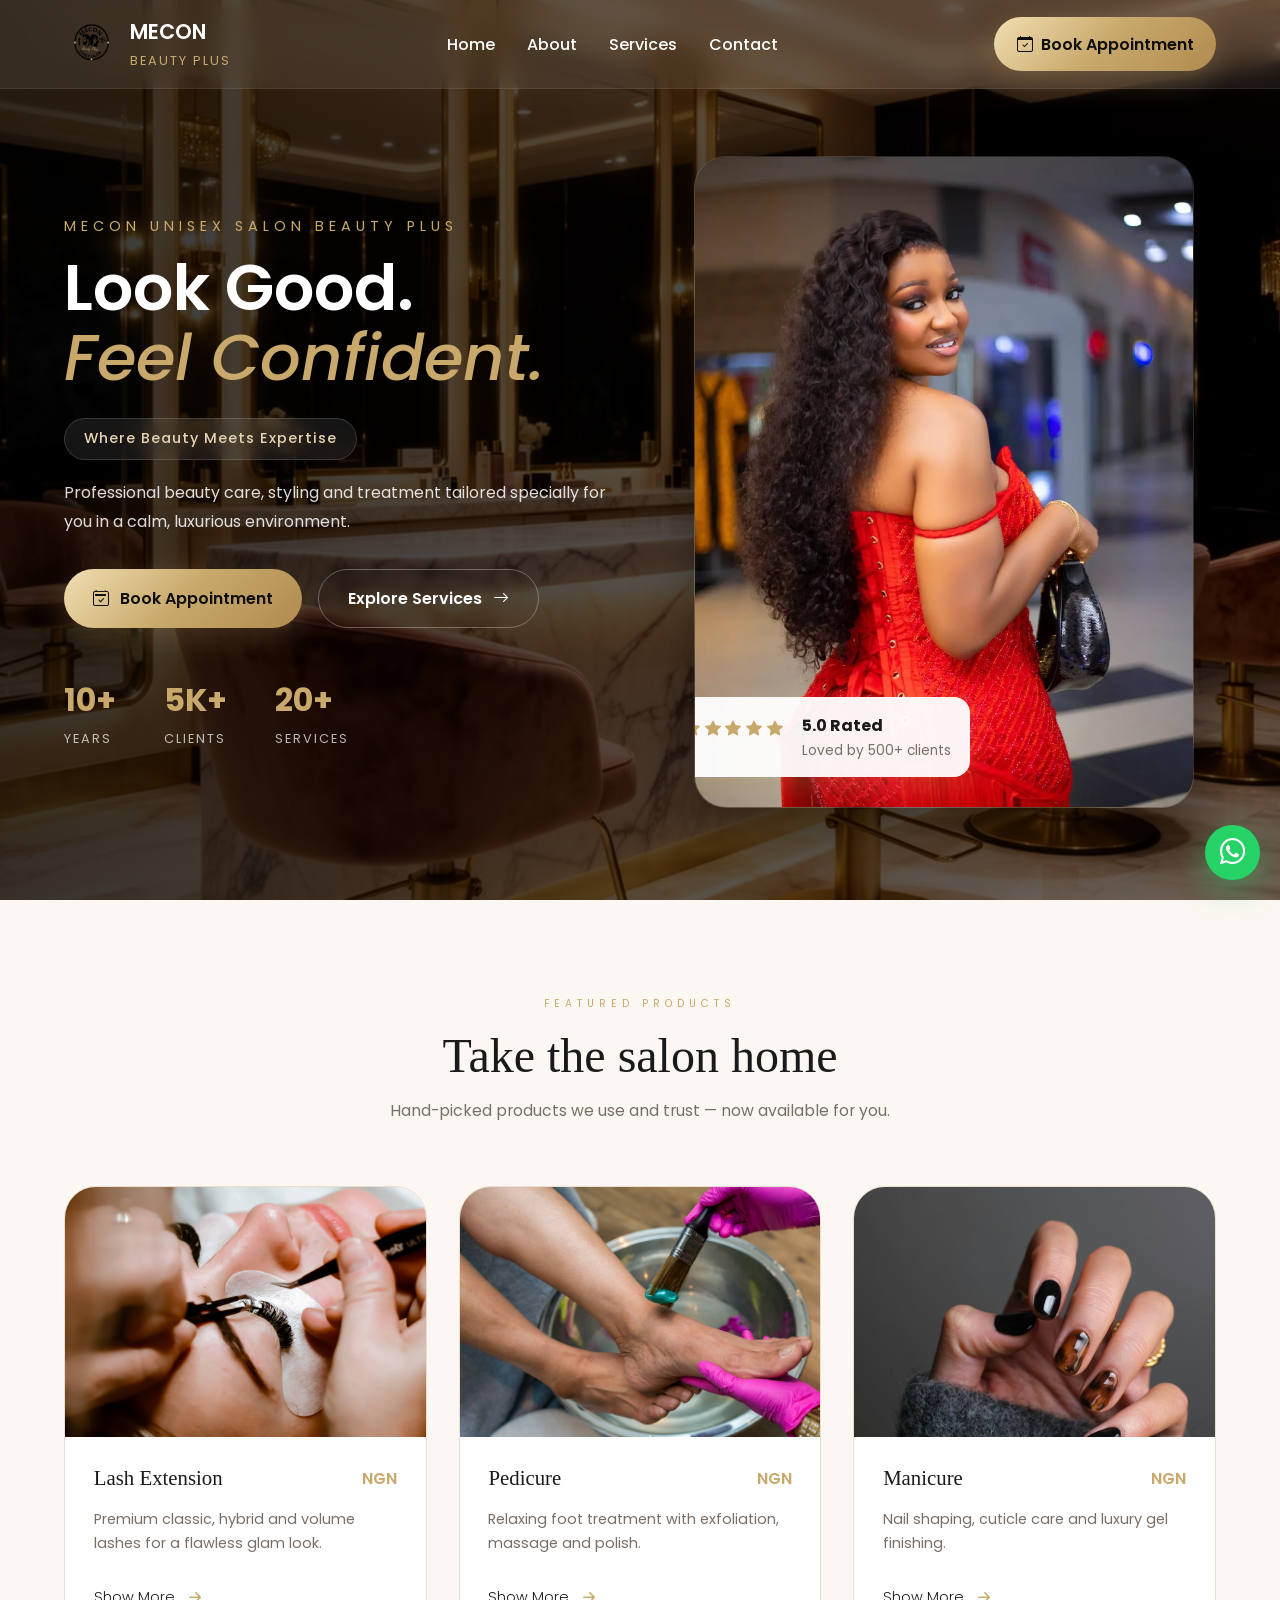
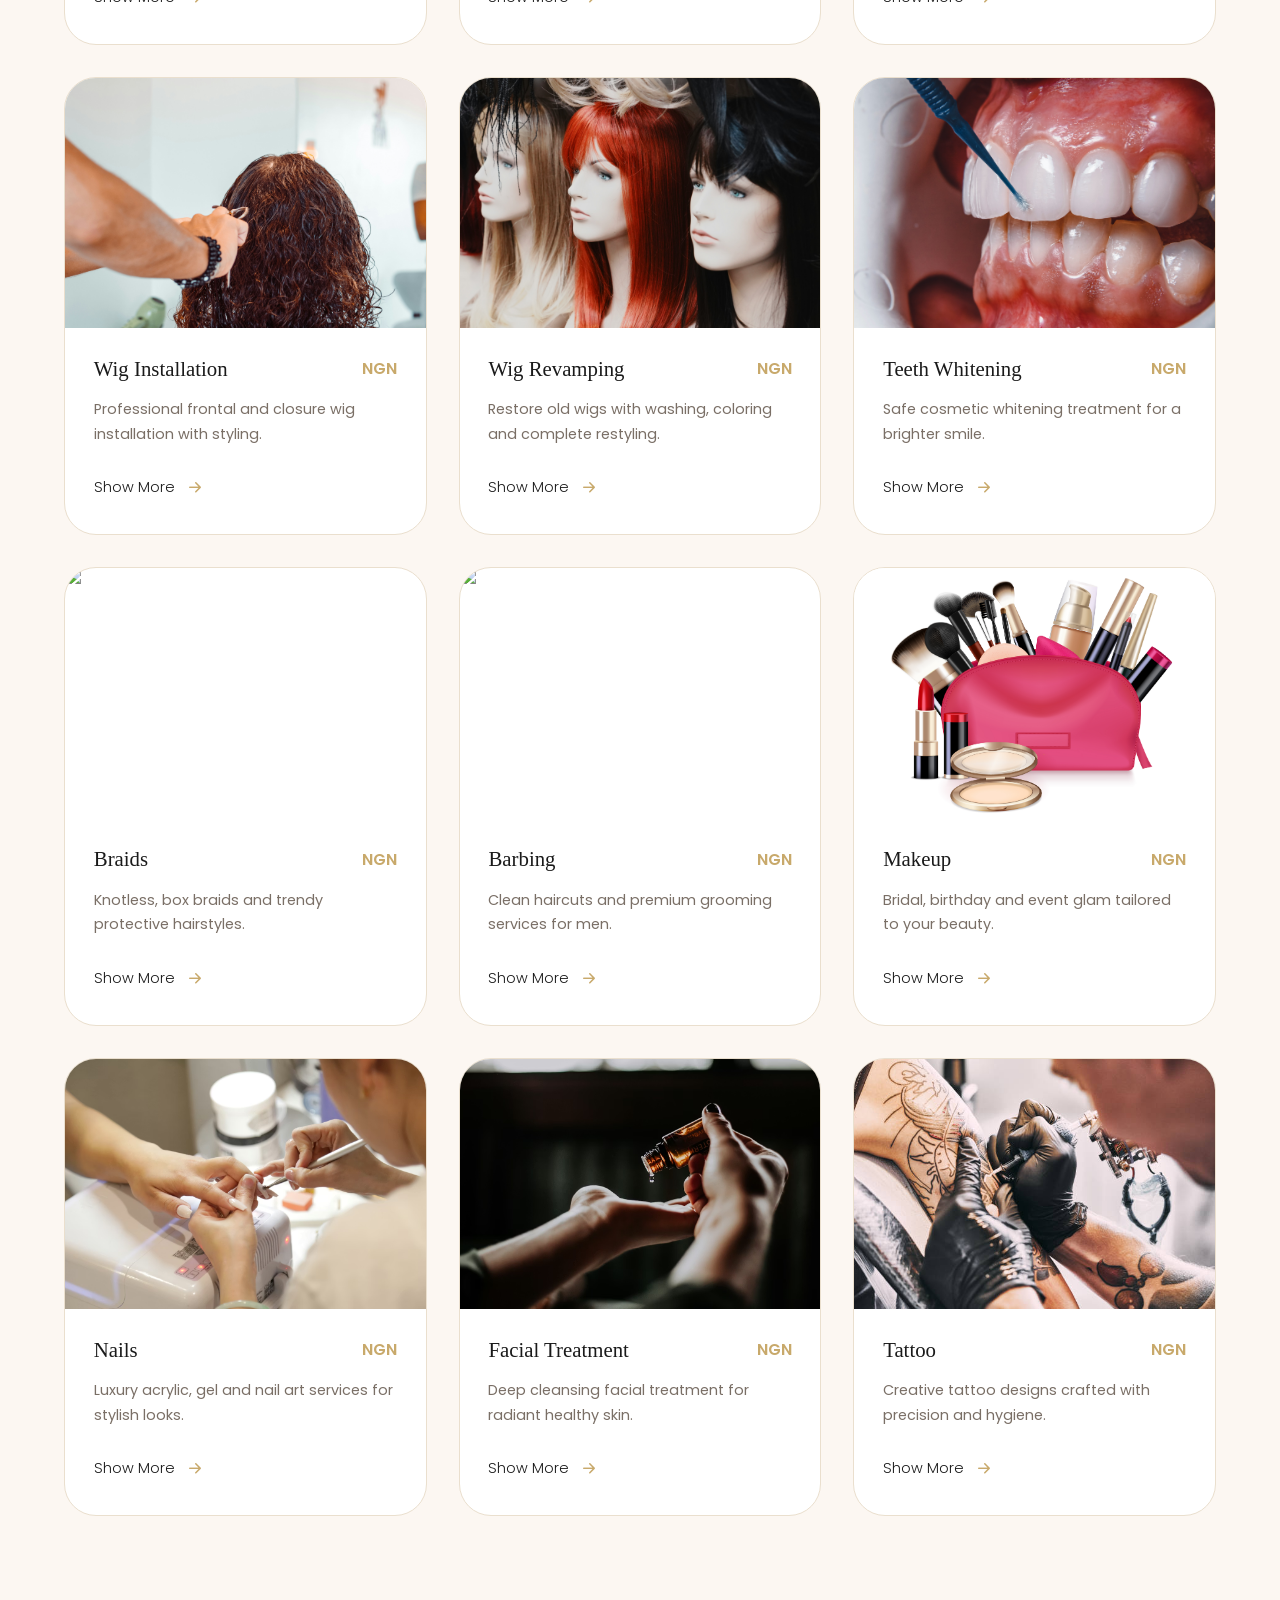
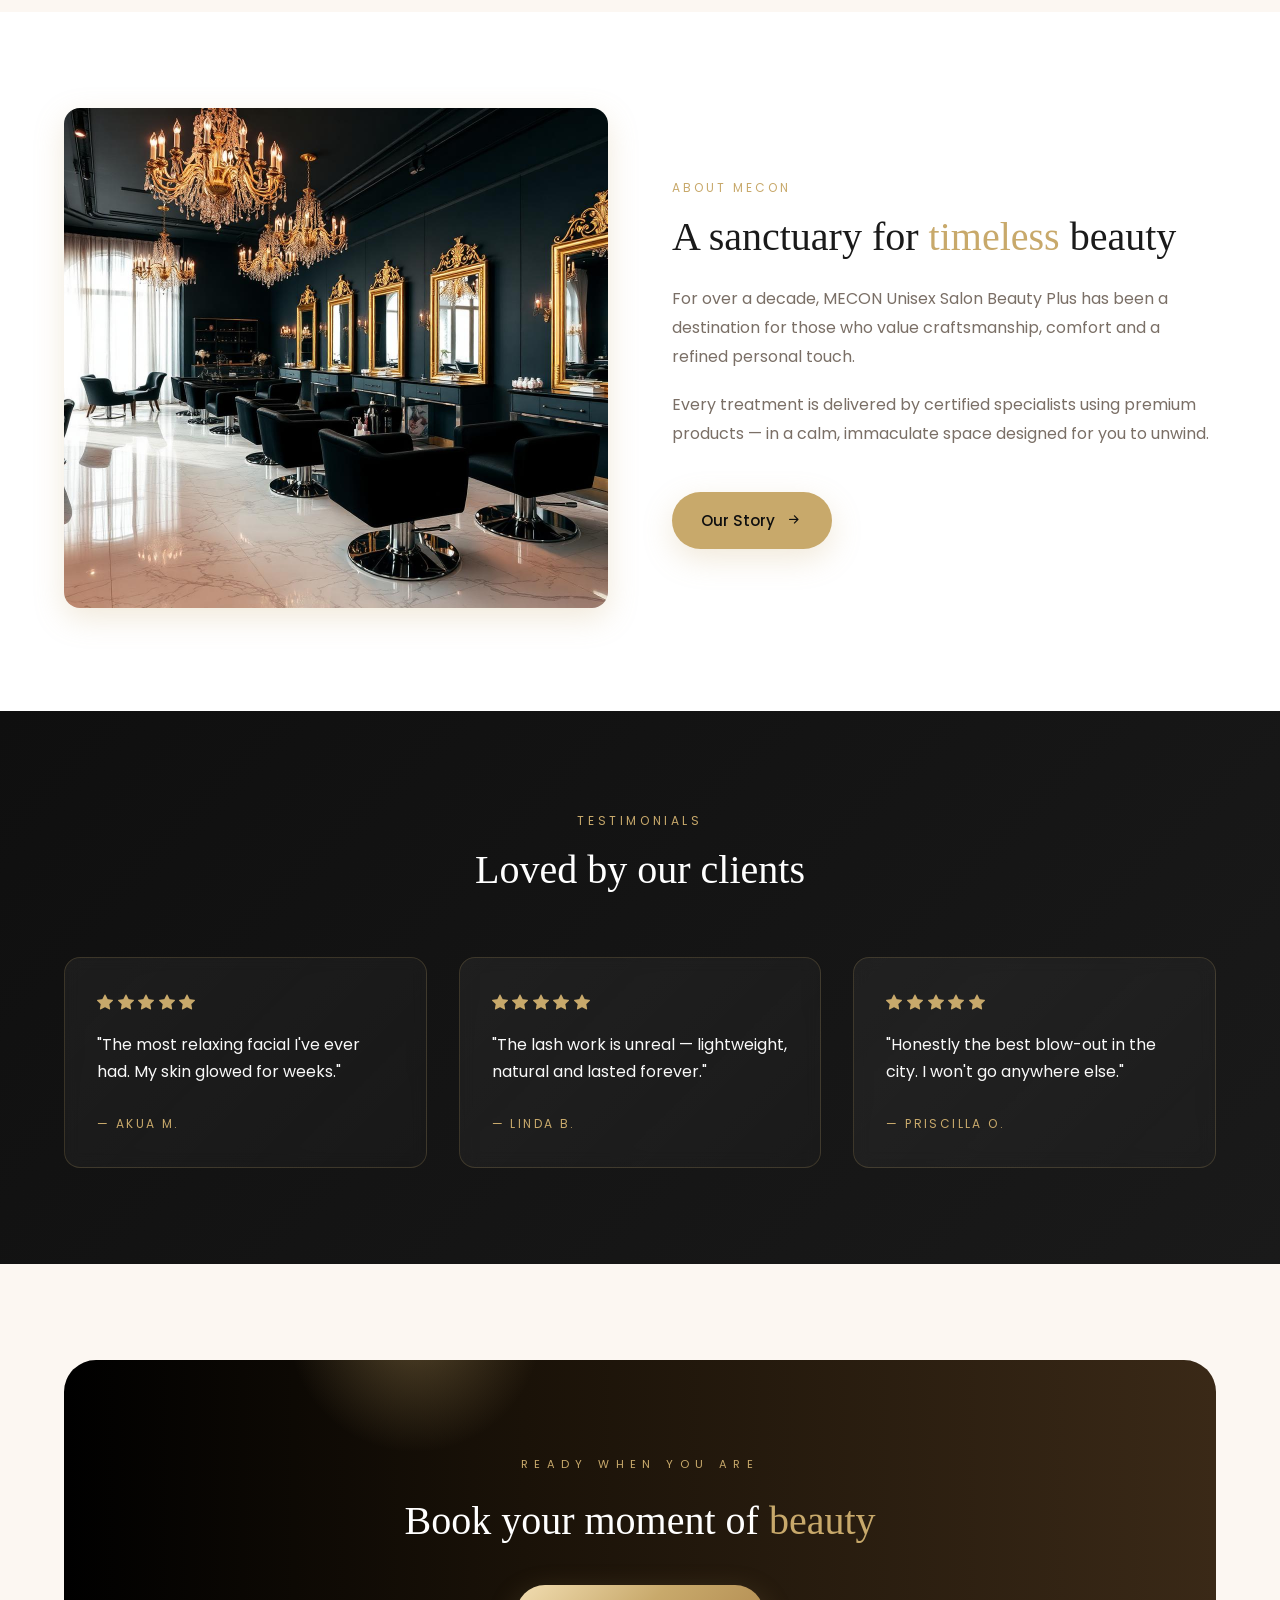
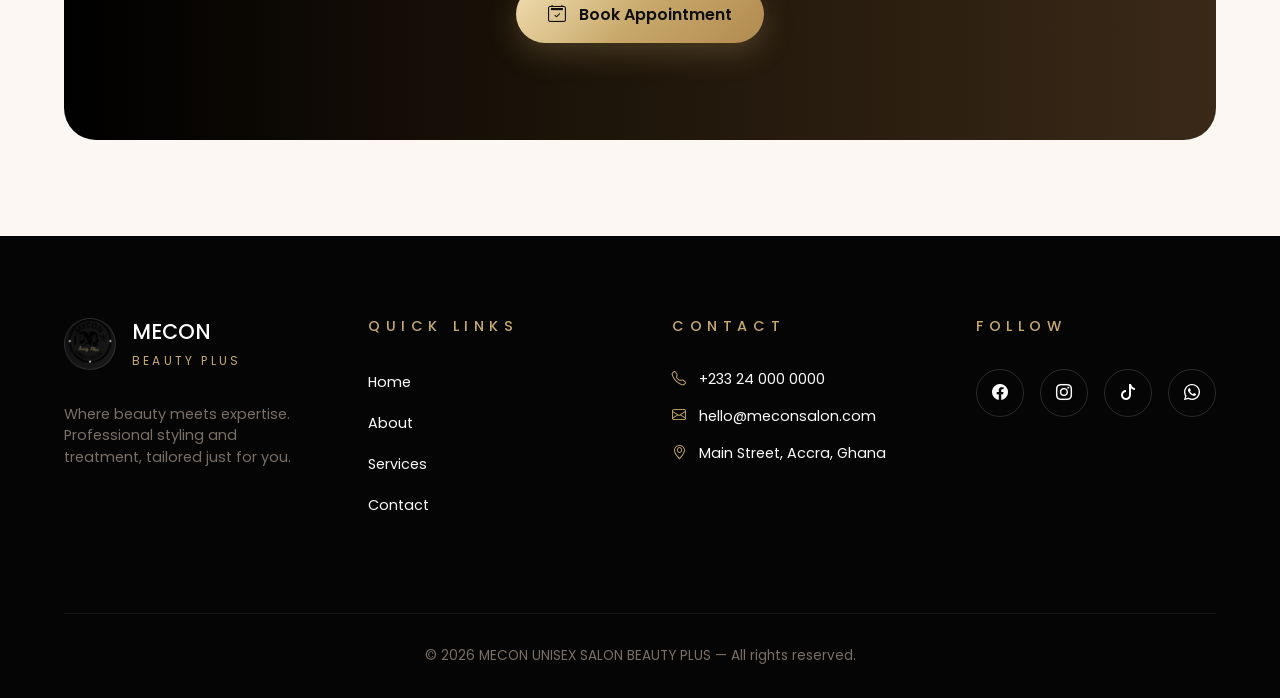
==== commit 29c24949: "Completed" ====
--- a/index.html
+++ b/index.html
@@ -178,217 +178,330 @@
 
         <div class="products-grid">
 
-            <div class="product-card">
-
-                <div class="product-image">
-                    <img loading="lazy" src="resources/images/braid.jpg"alt="Mink Lash Collection"/>
-                </div>
-
-                <div class="product-content">
-                    <div class="product-top">
-                        <h3>Mink Lash Collection</h3>
-                        <span class="product-price">
-                            NGN 18000
-                        </span>
-                    </div>
-                    <p class="product-text">
-                        Premium volume lashes for everyday glamour.
-                    </p>
-
-                    <a href="#" class="product-btn"> Show More<i class="bi bi-arrow-right-short"></i></a>
-                </div>
-
-            </div>
+
+
+            <!-- Lash Extension -->
+            <div class="product-card">
+                <div class="product-image">
+                    <img loading="lazy"
+                        src="resources/images/lashextension.jpg"
+                        alt="Lash Extension"/>
+                </div>
+
+                <div class="product-content">
+                    <div class="product-top">
+                        <h3>Lash Extension</h3>
+                        <span class="product-price">NGN</span>
+                    </div>
+
+                    <p class="product-text">
+                        Premium classic, hybrid and volume lashes for a flawless glam look.
+                    </p>
+
+                    <a href="service.html#lash-extension" class="product-btn">
+                        Show More <i class="bi bi-arrow-right-short"></i>
+                    </a>
+                </div>
+            </div>
+
+
+            <!-- Pedicure -->
+            <div class="product-card">
+                <div class="product-image">
+                    <img loading="lazy"
+                        src="resources/images/pedicure.jpg"
+                        alt="Pedicure"/>
+                </div>
+
+                <div class="product-content">
+                    <div class="product-top">
+                        <h3>Pedicure</h3>
+                        <span class="product-price">NGN</span>
+                    </div>
+
+                    <p class="product-text">
+                        Relaxing foot treatment with exfoliation, massage and polish.
+                    </p>
+
+                    <a href="service.html#pedicure" class="product-btn">
+                        Show More <i class="bi bi-arrow-right-short"></i>
+                    </a>
+                </div>
+            </div>
+
+
+
+
+            <!-- Manicure -->
+            <div class="product-card">
+                <div class="product-image">
+                    <img loading="lazy"
+                        src="resources/images/manicure.avif"
+                        alt="Manicure">
+                </div>
+
+                <div class="product-content">
+                    <div class="product-top">
+                        <h3>Manicure</h3>
+                        <span class="product-price">NGN</span>
+                    </div>
+
+                    <p class="product-text">
+                        Nail shaping, cuticle care and luxury gel finishing.
+                    </p>
+
+                    <a href="service.html#manicure" class="product-btn">
+                        Show More <i class="bi bi-arrow-right-short"></i>
+                    </a>
+                </div>
+            </div>
+
+
+
+            <!-- Wig Installation -->
+            <div class="product-card">
+                <div class="product-image">
+                    <img loading="lazy"
+                        src="resources/images/wiginstall.jpg"
+                        alt="Wig Installation"/>
+                </div>
+
+                <div class="product-content">
+                    <div class="product-top">
+                        <h3>Wig Installation</h3>
+                        <span class="product-price">NGN</span>
+                    </div>
+
+                    <p class="product-text">
+                        Professional frontal and closure wig installation with styling.
+                    </p>
+
+                    <a href="service.html#wig-installation" class="product-btn">
+                        Show More <i class="bi bi-arrow-right-short"></i>
+                    </a>
+                </div>
+            </div>
+
+
+
+
+            <!-- Wig Revamping -->
+            <div class="product-card">
+                <div class="product-image">
+                    <img loading="lazy"
+                        src="resources/images/wigrevamp.jpg"
+                        alt="Wig Revamping"/>
+                </div>
+
+                <div class="product-content">
+                    <div class="product-top">
+                        <h3>Wig Revamping</h3>
+                        <span class="product-price">NGN</span>
+                    </div>
+
+                    <p class="product-text">
+                        Restore old wigs with washing, coloring and complete restyling.
+                    </p>
+
+                    <a href="service.html#wig-revamping" class="product-btn">
+                        Show More <i class="bi bi-arrow-right-short"></i>
+                    </a>
+                </div>
+            </div>
+
+
+
+
+            <!-- Teeth Whitening -->
+            <div class="product-card">
+                <div class="product-image">
+                    <img loading="lazy"
+                        src="resources/images/teeth.jpg"
+                        alt="Teeth Whitening">
+                </div>
+
+                <div class="product-content">
+                    <div class="product-top">
+                        <h3>Teeth Whitening</h3>
+                        <span class="product-price">NGN</span>
+                    </div>
+
+                    <p class="product-text">
+                        Safe cosmetic whitening treatment for a brighter smile.
+                    </p>
+
+                    <a href="service.html#teeth-whitening" class="product-btn">
+                        Show More <i class="bi bi-arrow-right-short"></i>
+                    </a>
+                </div>
+            </div>
+
+
+
+
+            <!-- Braids -->
+            <div class="product-card">
+                <div class="product-image">
+                    <img loading="lazy"
+                        src="resources/images/braid.jpg"
+                        alt="Braids"/>
+                </div>
+
+                <div class="product-content">
+                    <div class="product-top">
+                        <h3>Braids</h3>
+                        <span class="product-price">NGN</span>
+                    </div>
+
+                    <p class="product-text">
+                        Knotless, box braids and trendy protective hairstyles.
+                    </p>
+
+                    <a href="service.html#braids" class="product-btn">
+                        Show More <i class="bi bi-arrow-right-short"></i>
+                    </a>
+                </div>
+            </div>
+
             
 
-            <div class="product-card">
-
-                <div class="product-image">
-                    <img loading="lazy" src="resources/images/pedicure.jpg" alt="Nude Nail Lacquer"/>
-                </div>
-
-                <div class="product-content">
-                    <div class="product-top">
-                        <h3>Nude Nail Lacquer</h3>
-                        <span class="product-price">
-                            NGN 7800
-                        </span>
-                    </div>
-                    <p class="product-text">
-                        Long-wear nail polish in soft luxe tones.
-                    </p>
-
-                    <a href="#" class="product-btn">Show More<i class="bi bi-arrow-right-short"></i></a>
-                </div>
-
-            </div>
-
-            
-            <div class="product-card">
-
-                <div class="product-image">
-                    <img loading="lazy" src="resources/images/wiginstall.jpg" alt="Radiance Serum"/>
-                </div>
-
-                <div class="product-content">
-                    <div class="product-top">
-                        <h3>Radiance Serum</h3>
-                        <span class="product-price">
-                            NGN 2200
-                        </span>
-                    </div>
-                    <p class="product-text">
-                        Vitamin-rich glow serum for dewy skin.
-                    </p>
-
-                    <a href="#" class="product-btn">Show More<i class="bi bi-arrow-right-short"></i></a>
-
-                </div>
-
-            </div>
-
-
-            <div class="product-card">
-
-                <div class="product-image">
-                    <img src="resources/images/wigrevamp.jpg" alt="Mink Lash Collection"/>
-                </div>
-
-                <div class="product-content">
-                    <div class="product-top">
-                        <h3>Mink Lash Collection</h3>
-                        <span class="product-price">
-                            NGN 1800
-                        </span>
-                    </div>
-                    <p class="product-text">
-                        Premium volume lashes for everyday glamour.
-                    </p>
-
-                    <a href="#" class="product-btn">Show More<i class="bi bi-arrow-right-short"></i></a>
-                </div>
-
-            </div>
-        
-            
-            <div class="product-card">
-
-                <div class="product-image">
-                    <img src="resources/images/photo-2.avif" alt="Nude Nail Lacquer"/>
-                </div>
-
-                <div class="product-content">
-                    <div class="product-top">
-                        <h3>Nude Nail Lacquer</h3>
-                        <span class="product-price">
-                            NGN 5000
-                        </span>
-                    </div>
-                    <p class="product-text">
-                        Long-wear nail polish in soft luxe tones.
-                    </p>
-
-                    <a href="#" class="product-btn">Show More<i class="bi bi-arrow-right-short"></i></a>
-
-                </div>
-
-            </div>
-
-            
-            <div class="product-card">
-
-                <div class="product-image">
-                    <img src="resources/images/photo-1.avif" alt="Radiance Serum"/>
-                </div>
-
-                <div class="product-content">
-                    <div class="product-top">
-                        <h3>Radiance Serum</h3>
-                        <span class="product-price">
-                            NGN 1900
-                        </span>
-                    </div>
-                    <p class="product-text">
-                        Vitamin-rich glow serum for dewy skin.
-                    </p>
-
-                    <a href="#" class="product-btn">Show More<i class="bi bi-arrow-right-short"></i></a>
-
-                </div>
-
-            </div>
-
-            <div class="product-card">
-
-                <div class="product-image">
-                    <img src="resources/images/product-lashes.jpg" alt="Radiance Serum"/>
-                </div>
-
-                <div class="product-content">
-                    <div class="product-top">
-                        <h3>Mink Lash Collection</h3>
-                        <span class="product-price">
-                            NGN 1900
-                        </span>
-                    </div>
-                    <p class="product-text">
-                        Premium volume lashes for everyday glamour.
-                    </p>
-
-                    <a href="#" class="product-btn">Show More<i class="bi bi-arrow-right-short"></i></a>
-
-                </div>
-
-            </div>
-
-            <div class="product-card">
-
-                <div class="product-image">
-                    <img src="resources/images/product-nail.jpg" alt="Radiance Serum"/>
-                </div>
-
-                <div class="product-content">
-                    <div class="product-top">
-                        <h3>Nude Nail Lacquer</h3>
-                        <span class="product-price">
-                            NGN 1900
-                        </span>
-                    </div>
-                    <p class="product-text">
-                        Long-wear nail polish in soft luxe tones.
-                    </p>
-
-                    <a href="#" class="product-btn">Show More<i class="bi bi-arrow-right-short"></i></a>
-
-                </div>
-
-            </div>
-
-            <div class="product-card">
-
-                <div class="product-image">
-                    <img src="resources/images/product-skincare.jpg" alt="Radiance Serum"/>
-                </div>
-
-                <div class="product-content">
-                    <div class="product-top">
-                        <h3>Radiance Serum</h3>
-                        <span class="product-price">
-                            NGN 1900
-                        </span>
-                    </div>
-                    <p class="product-text">
-                        Vitamin-rich glow serum for dewy skin.
-                    </p>
-
-                    <a href="#" class="product-btn">Show More<i class="bi bi-arrow-right-short"></i></a>
-
-                </div>
-
-            </div>
-
-        </div>
-
+            <!-- Barbing -->
+            <div class="product-card">
+                <div class="product-image">
+                    <img loading="lazy"
+                        src="resources/images/barber.jpg"
+                        alt="Barbing"/>
+                </div>
+
+                <div class="product-content">
+                    <div class="product-top">
+                        <h3>Barbing</h3>
+                        <span class="product-price">NGN</span>
+                    </div>
+
+                    <p class="product-text">
+                        Clean haircuts and premium grooming services for men.
+                    </p>
+
+                    <a href="service.html#barbing" class="product-btn">
+                        Show More <i class="bi bi-arrow-right-short"></i>
+                    </a>
+                </div>
+            </div>
+
+
+
+
+            <!-- Makeup -->
+            <div class="product-card">
+                <div class="product-image">
+                    <img loading="lazy"
+                        src="resources/images/makeup.jpg"
+                        alt="Makeup"/>
+                </div>
+
+                <div class="product-content">
+                    <div class="product-top">
+                        <h3>Makeup</h3>
+                        <span class="product-price">NGN</span>
+                    </div>
+
+                    <p class="product-text">
+                        Bridal, birthday and event glam tailored to your beauty.
+                    </p>
+
+                    <a href="service.html#makeup" class="product-btn">
+                        Show More <i class="bi bi-arrow-right-short"></i>
+                    </a>
+                </div>
+            </div>
+
+
+
+
+            <!-- Nails -->
+            <div class="product-card">
+                <div class="product-image">
+                    <img loading="lazy"
+                        src="resources/images/nails.avif"
+                        alt="Nails"/>
+                </div>
+
+                <div class="product-content">
+                    <div class="product-top">
+                        <h3>Nails</h3>
+                        <span class="product-price">NGN</span>
+                    </div>
+
+                    <p class="product-text">
+                        Luxury acrylic, gel and nail art services for stylish looks.
+                    </p>
+
+                    <a href="service.html#nails" class="product-btn">
+                        Show More <i class="bi bi-arrow-right-short"></i>
+                    </a>
+                </div>
+            </div>
+
+
+
+
+            <!-- Facial Treatment -->
+            <div class="product-card">
+                <div class="product-image">
+                    <img loading="lazy"
+                        src="resources/images/facialtreatment.avif"
+                        alt="Facial Treatment"/>
+                </div>
+
+                <div class="product-content">
+                    <div class="product-top">
+                        <h3>Facial Treatment</h3>
+                        <span class="product-price">NGN</span>
+                    </div>
+
+                    <p class="product-text">
+                Deep cleansing facial treatment for radiant healthy skin.
+            </p>
+
+            <a href="service.html#facial-treatment" class="product-btn">
+                Show More <i class="bi bi-arrow-right-short"></i>
+            </a>
+        </div>
+             </div>
+
+
+
+
+            <!-- Tattoo -->
+            <div class="product-card">
+                <div class="product-image">
+                    <img loading="lazy"
+                        src="resources/images/tatoo.jpg"
+                        alt="Tattoo"/>
+                </div>
+
+                <div class="product-content">
+                    <div class="product-top">
+                        <h3>Tattoo</h3>
+                        <span class="product-price">NGN</span>
+                    </div>
+
+                    <p class="product-text">
+                        Creative tattoo designs crafted with precision and hygiene.
+                    </p>
+
+                    <a href="service.html#tattoo" class="product-btn">
+                        Show More <i class="bi bi-arrow-right-short"></i>
+                    </a>
+                </div>
+            </div>
+
+
+
+
+
+   </div>
     </div>
 
   </section>
--- a/resources/css/responsiveness.css
+++ b/resources/css/responsiveness.css
@@ -1,49 +1,35 @@
-
-
-@media (max-width: 992px) 
-{
-  .why-choose-us-grid 
-  {
-    grid-template-columns: repeat(2, 1fr);
-  }
-
-  .why-choose-us-header h2 
-  {
-    font-size: 2.3rem;
-  }
-}
-
-@media (max-width: 600px) 
-{
-  .why-choose-us
-  {
-    padding: 4rem 5%;
-  }
-
-  .why-choose-us-grid 
-  {
-    grid-template-columns: 1fr;
-  }
-
-  .why-choose-us-header h2 
-  {
-    font-size: 1.9rem;
-  }
-
-  .why-choose-us-card 
-  {
-    padding: 1.5rem;
-  }
-}
-
-
-
-
-
-
-/* RESPONSIVE */
 @media (max-width: 992px)
 {
+  .why-choose-us-grid
+  {
+    grid-template-columns: repeat(2, 1fr);
+  }
+
+  .why-choose-us-header h2
+  {
+    font-size: 2.3rem;
+  }
+
+  .get-in-touch-container
+  {
+    grid-template-columns: 1fr;
+  }
+
+  .map-wrapper
+  {
+    min-height: 500px;
+  }
+
+  .contact-container
+  {
+    padding: 6rem 2rem 4rem;
+  }
+
+  .contacts-title
+  {
+    font-size: 3rem;
+  }
+
   .about-container
   {
     padding: 6rem 2rem 4rem;
@@ -53,98 +39,211 @@
   {
     font-size: 3rem;
   }
+
+  .service-container
+  {
+    padding: 6rem 2rem 4rem;
+  }
+
+  .service-title
+  {
+    font-size: 3rem;
+  }
+
+  .testimonial-grid
+  {
+    grid-template-columns: repeat(2, 1fr);
+  }
+
+  .testimonial-header h2
+  {
+    font-size: 2.3rem;
+  }
+
+  .story-grid
+  {
+    grid-template-columns: 1fr;
+    gap: 3rem;
+  }
+
+  .story-title
+  {
+    font-size: 2.3rem;
+  }
+
+  .products-grid
+  {
+    grid-template-columns: repeat(2, 1fr);
+  }
+
+  .section-title
+  {
+    font-size: 3rem;
+  }
+
+  .service-products-grid
+  {
+    grid-template-columns: repeat(2, 1fr);
+  }
+
+  .hero-container
+  {
+    grid-template-columns: 1fr;
+    text-align: center;
+  }
+
+  .hero-description
+  {
+    margin-inline: auto;
+  }
+
+  .hero-buttons,
+  .stats
+  {
+    justify-content: center;
+  }
+
+  .hero-content
+  {
+    order: -1;
+  }
+
+  .rating-card
+  {
+    left: 50%;
+    transform: translateX(-50%);
+  }
 }
+
+
 
 @media (max-width: 768px)
 {
-  .about
-  {
-    min-height: 50vh;
-    padding-top:8em;
-  }
-
-  .about-container
-  {
-    min-height: 50vh;
-
+
+  .get-in-touch
+  {
+    padding: 4rem 1.2rem;
+  }
+
+  .contact-title
+  {
+    font-size: 2.3rem;
+  }
+
+  .contact-card
+  {
+    padding: 1rem;
+    align-items: flex-start;
+  }
+
+  .contact-info a,
+  .contact-info p
+  {
+    font-size: 1rem;
+  }
+
+  .map-wrapper
+  {
+    min-height: 400px;
+    border-radius: 1.5rem;
+  }
+
+  .social-icons a
+  {
+    width: 50px;
+    height: 50px;
+  }
+
+  .contact
+  {
+    min-height: 50vh;
+    padding-top: 8em;
+  }
+
+  .contact-container
+  {
+    min-height: 50vh;
     padding: 5rem 1.5rem 3rem;
   }
 
-  .about-subtitle
+  .contact-subtitle
   {
     font-size: 0.75rem;
     letter-spacing: 3px;
   }
 
-  .about-title
+  .contacts-title
   {
     font-size: 2.2rem;
     line-height: 1.3;
   }
 
-  .about-description
+  .contact-description
   {
     font-size: 1rem;
     line-height: 1.8;
   }
-}
-
-
-
-/* RESPONSIVE */
-@media (max-width: 992px)
-{
-  .service-container
-  {
-    padding: 6rem 2rem 4rem;
-  }
-
-  .service-title
-  {
-    font-size: 3rem;
-  }
-}
-
-@media (max-width: 768px)
-{
-  .service
-  {
-    min-height: 50vh;
-    padding-top:8em;
-  }
-
-  .service-container
-  {
-    min-height: 50vh;
-
+
+  .about
+  {
+    min-height: 50vh;
+    padding-top: 8em;
+  }
+
+  .about-container
+  {
+    min-height: 50vh;
     padding: 5rem 1.5rem 3rem;
   }
 
-  .service-subtitle
+  .about-subtitle
   {
     font-size: 0.75rem;
     letter-spacing: 3px;
   }
 
-  .service-title
+  .about-title
   {
     font-size: 2.2rem;
     line-height: 1.3;
   }
 
-  .service-description
+  .about-description
   {
     font-size: 1rem;
     line-height: 1.8;
   }
-}
-
-
-
-
-/* Responsive */
-@media (max-width: 768px)
-{
+
+  .service
+  {
+    min-height: 50vh;
+    padding-top: 8em;
+  }
+
+  .service-container
+  {
+    min-height: 50vh;
+    padding: 5rem 1.5rem 3rem;
+  }
+
+  .service-subtitle
+  {
+    font-size: 0.75rem;
+    letter-spacing: 3px;
+  }
+
+  .service-title
+  {
+    font-size: 2.2rem;
+    line-height: 1.3;
+  }
+
+  .service-description
+  {
+    font-size: 1rem;
+    line-height: 1.8;
+  }
+
   .book
   {
     padding: 4rem 1rem;
@@ -173,202 +272,141 @@
     width: 100%;
     max-width: 280px;
   }
+
+  .products-grid
+  {
+    grid-template-columns: 1fr;
+  }
+
+  .section-title
+  {
+    font-size: 2.5rem;
+  }
+
+  .section-description
+  {
+    font-size: 1rem;
+  }
+
+  .product-image img
+  {
+    height: 280px;
+  }
+
+  .service-products-grid
+  {
+    grid-template-columns: 1fr;
+  }
+
+  .service-product-image img
+  {
+    height: 280px;
+  }
+
+  .nav-links,
+  .nav-btn
+  {
+    display: none;
+  }
+
+  .menu-toggle
+  {
+    display: block;
+  }
+
+  .hero-title
+  {
+    font-size: 3rem;
+  }
+
+  .image-card img
+  {
+    height: 550px;
+  }
+
+  .stats
+  {
+    gap: 1.5rem;
+  }
+
+  .stat h3
+  {
+    font-size: 1.5rem;
+  }
+
+  .hero-video
+  {
+    object-position: center;
+  }
 }
 
 
-
-
-
-
-
-
-
-
-
-
-
-
-
-
-
-
-
-
-
-
-
-
-
-
-
-
-
-
-@media (max-width: 992px) 
+@media (max-width: 600px)
 {
-  .testimonial-grid 
-  {
-    grid-template-columns: repeat(2, 1fr);
-  }
-
-  .testimonial-header h2 
-  {
-    font-size: 2.3rem;
+  .why-choose-us
+  {
+    padding: 4rem 5%;
+  }
+
+  .why-choose-us-grid
+  {
+    grid-template-columns: 1fr;
+  }
+
+  .why-choose-us-header h2
+  {
+    font-size: 1.9rem;
+  }
+
+  .why-choose-us-card
+  {
+    padding: 1.5rem;
+  }
+
+  .testimonial
+  {
+    padding: 4rem 5%;
+  }
+
+  .testimonial-grid
+  {
+    grid-template-columns: 1fr;
+  }
+
+  .testimonial-header h2
+  {
+    font-size: 1.9rem;
+  }
+
+  .testimonial-card
+  {
+    padding: 1.5rem;
+  }
+
+  .story
+  {
+    padding: 4rem 5%;
+  }
+
+  .story-title
+  {
+    font-size: 1.9rem;
+  }
+
+  .story-text
+  {
+    font-size: 0.95rem;
   }
 }
 
-@media (max-width: 600px) 
-{
-  .testimonial 
-  {
-    padding: 4rem 5%;
-  }
-
-  .testimonial-grid 
-  {
-    grid-template-columns: 1fr;
-  }
-
-  .testimonial-header h2 
-  {
-    font-size: 1.9rem;
-  }
-
-  .testimonial-card 
-  {
-    padding: 1.5rem;
-  }
-}
-
-
-
-
-
-
-
-
-@media (max-width: 992px) 
-{
-  .story-grid 
-  {
-    grid-template-columns: 1fr;
-    gap: 3rem;
-  }
-
-  .story-title 
-  {
-    font-size: 2.3rem;
-  }
-}
-
-
-@media (max-width: 600px) 
-{
-  .story 
-  {
-    padding: 4rem 5%;
-  }
-
-  .story-title 
-  {
-    font-size: 1.9rem;
-  }
-
-  .story-text 
-  {
-    font-size: 0.95rem;
-  }
-}
-
-
-
-
-
-
-
-
-
-
-
-
-
-
-
-
-
-
-
-
-
-
-
-
-
-
-
-
-
-
-
-
-
-
-
-
-
-
-
-
-
-
-
-
-
-
-
-
-
-
-
-@media (max-width: 992px)
-{
-  .products-grid
-  {
-    grid-template-columns: repeat(2, 1fr);
-  }
-
-  .section-title
-  {
-    font-size: 3rem;
-  }
-}
-
-@media (max-width: 768px)
-{
-  .products-grid
-  {
-    grid-template-columns: 1fr;
-  }
-
-  .section-title
-  {
-    font-size: 2.5rem;
-  }
-
-  .section-description
-  {
-    font-size: 1rem;
-  }
-
-  .product-image img
-  {
-    height: 280px;
-  }
-}
+
+
+
 
 @media (max-width: 500px)
 {
-  .products-section
+ 
+    .products-section
   {
     padding: 5rem 1.2rem;
   }
@@ -392,148 +430,54 @@
   {
     font-size: 0.95rem;
   }
-}
-
-
-
-
-
-
-
-
-
-
-
-
-
-
-
-
-
-
-
-
-
-
-
-
-
-
-
-
-
-
-
-
-
-
-
-
-
-
-
-
-
-
-
-@media (max-width: 992px) 
-{
-  .hero-container 
-  {
-    grid-template-columns: 1fr;
-    text-align: center;
-  }
-
-  .hero-description 
-  {
-    margin-inline: auto;
-  }
-
-  .hero-buttons,
-  .stats 
-  {
-    justify-content: center;
-  }
-
-  .hero-content 
-  {
-    order: -1;
-  }
-
-  .rating-card 
-  {
-    left: 50%;
-    transform: translateX(-50%);
-  }
-}
-
-@media (max-width: 768px) 
-{
-  .nav-links,
-  .nav-btn 
-  {
-    display: none;
-  }
-
-  .menu-toggle 
-  {
-    display: block;
-  }
-
-  .hero-title 
-  {
-    font-size: 3rem;
-  }
-
-  .image-card img 
-  {
-    height: 550px;
-  }
-
-  .stats 
-  {
-    gap: 1.5rem;
-  }
-
-  .stat h3 
-  {
-    font-size: 1.5rem;
-  }
-
-  .hero-video 
-  {
-    object-position: center;
-  }
-}
-
-@media (max-width: 500px) 
-{
-  .hero-container 
-  {
-    padding-top:11rem;
-  }
-  .hero-title 
+
+  .service-product
+  {
+    padding: 5rem 1.2rem;
+  }
+
+  .service-product-content
+  {
+    padding: 1.3rem;
+  }
+
+  .service-product-top h3
+  {
+    font-size: 1.1rem;
+  }
+
+  .service-product-price
+  {
+    font-size: 0.95rem;
+  }
+
+  .hero-container
+  {
+    padding-top: 11rem;
+  }
+
+  .hero-title
   {
     font-size: 2.4rem;
   }
 
-  .hero-description 
+  .hero-description
   {
     font-size: 0.95rem;
   }
 
-  .btn 
+  .btn
   {
     width: 100%;
     justify-content: center;
   }
 
-  .hero-buttons 
+  .hero-buttons
   {
     flex-direction: column;
   }
 
-  .rating-card 
+  .rating-card
   {
     width: 90%;
     left: 50%;
@@ -541,7 +485,7 @@
     bottom: 15px;
   }
 
-  .image-card img 
+  .image-card img
   {
     height: 480px;
   }
